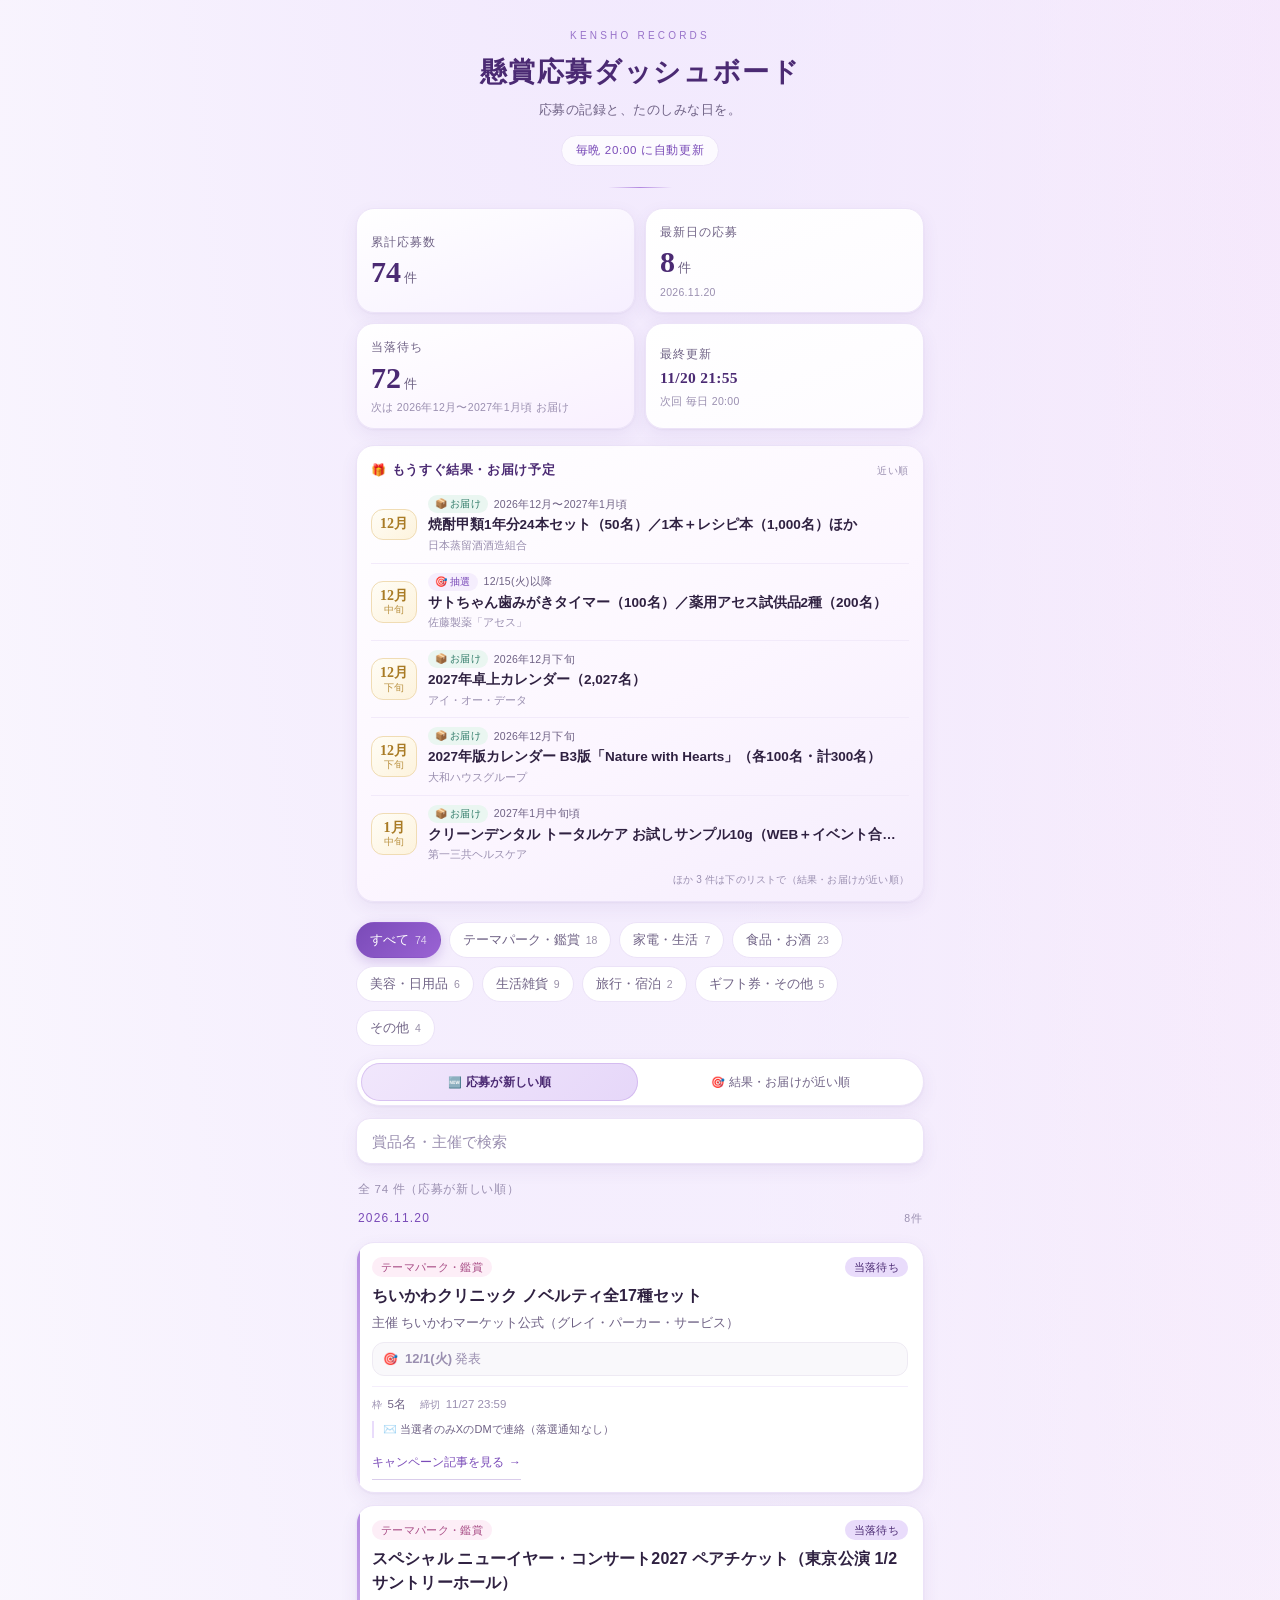
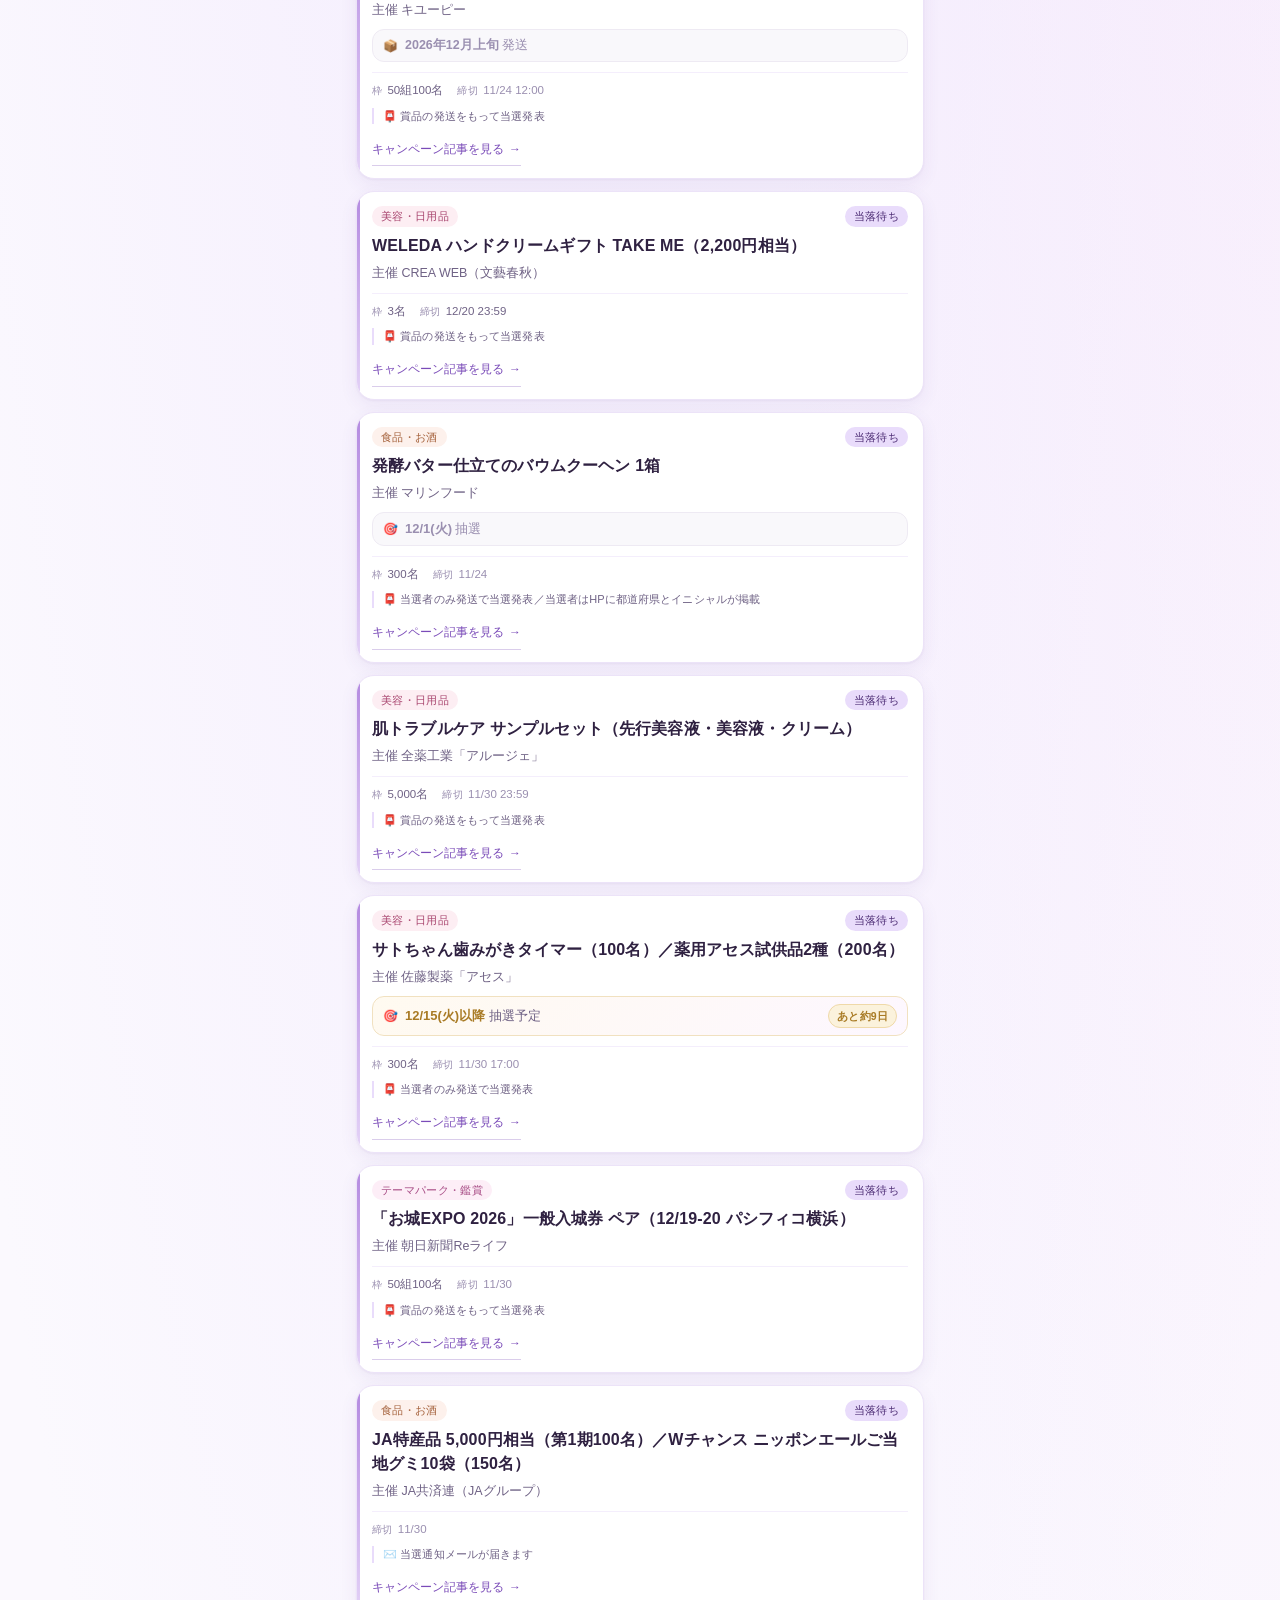
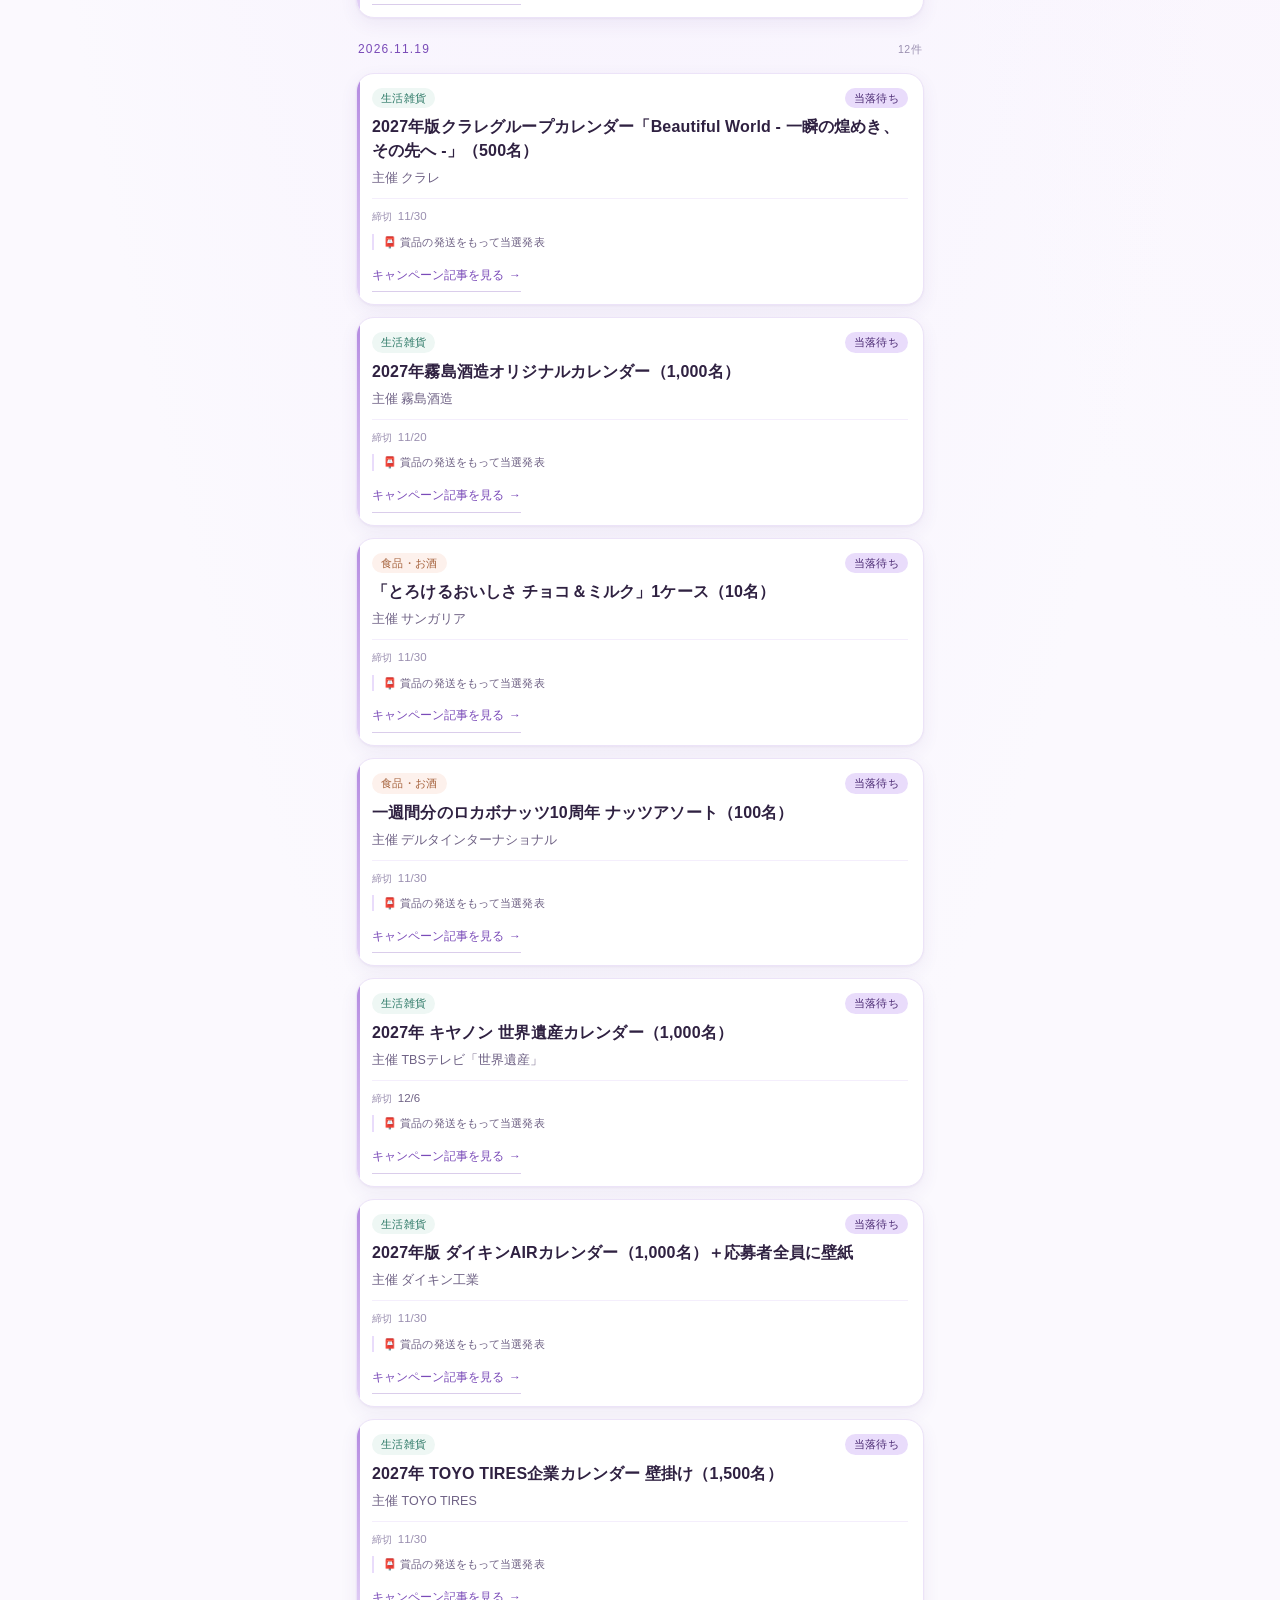
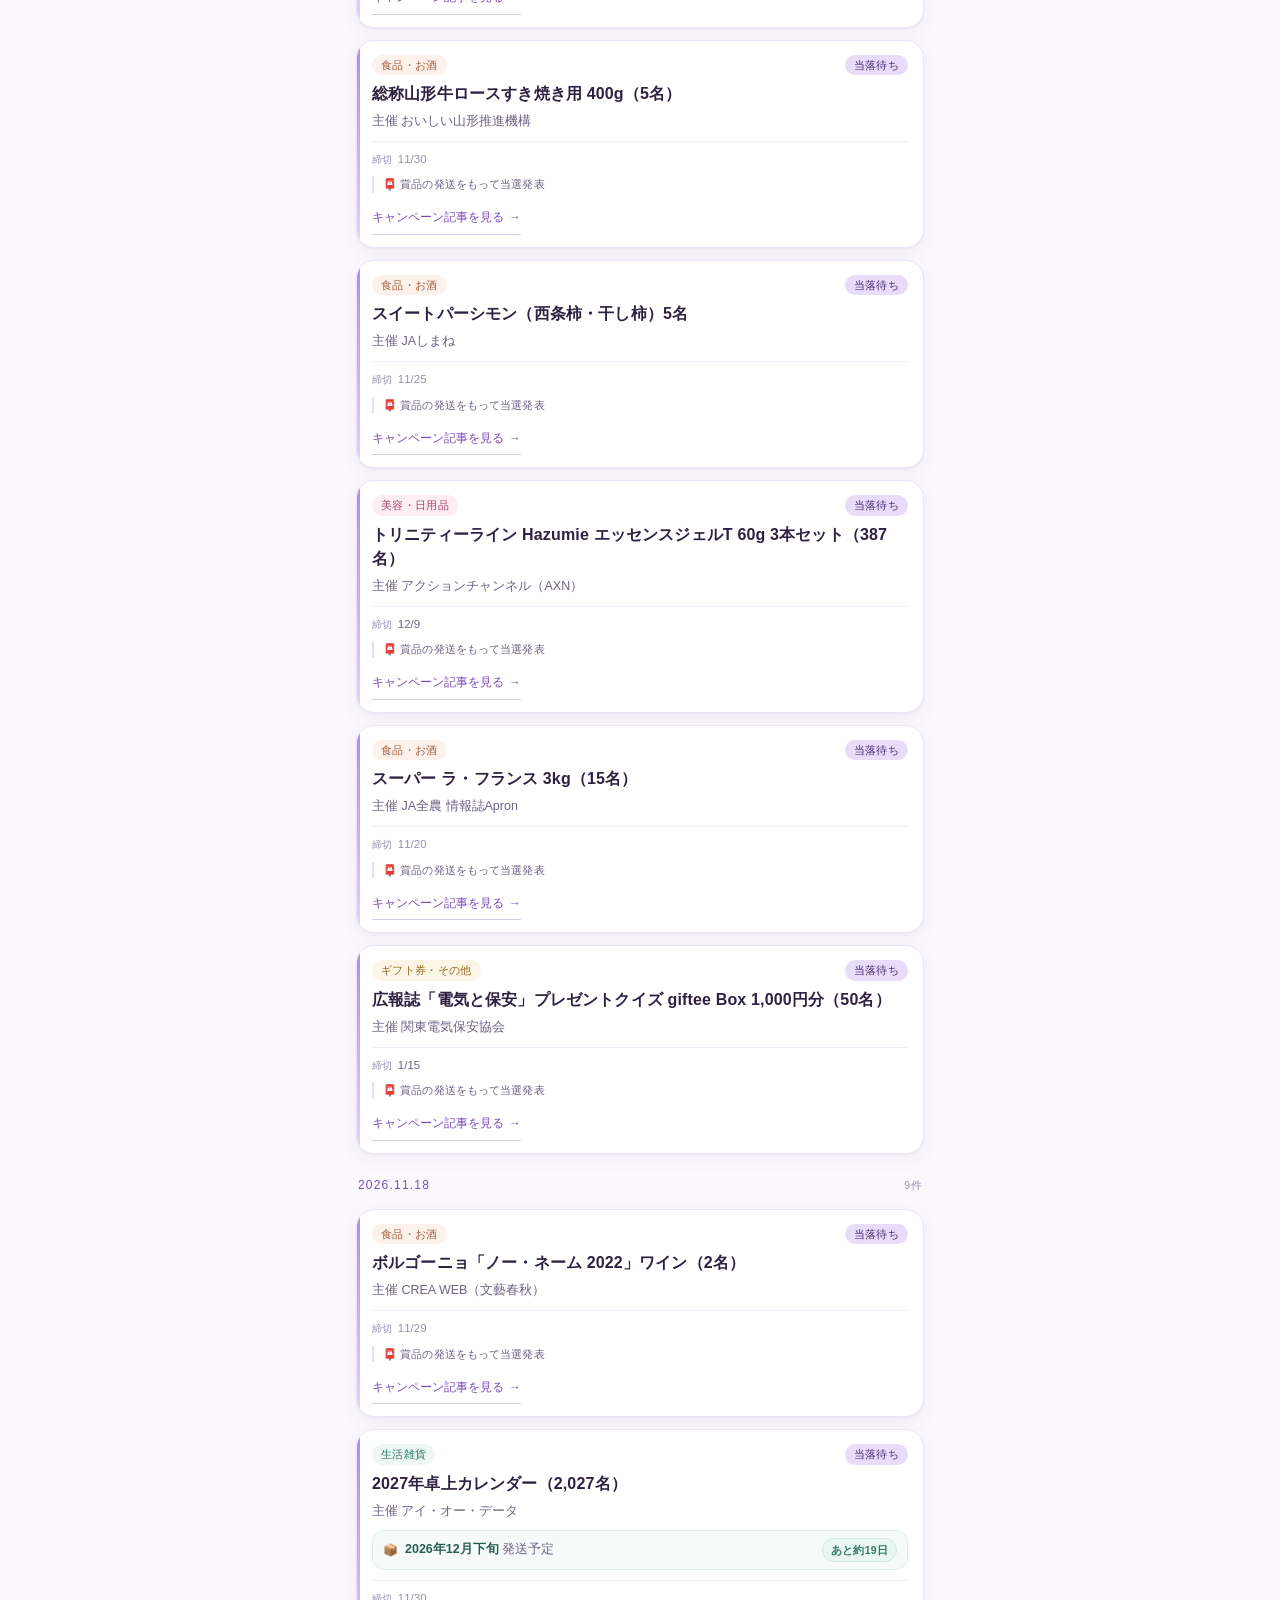
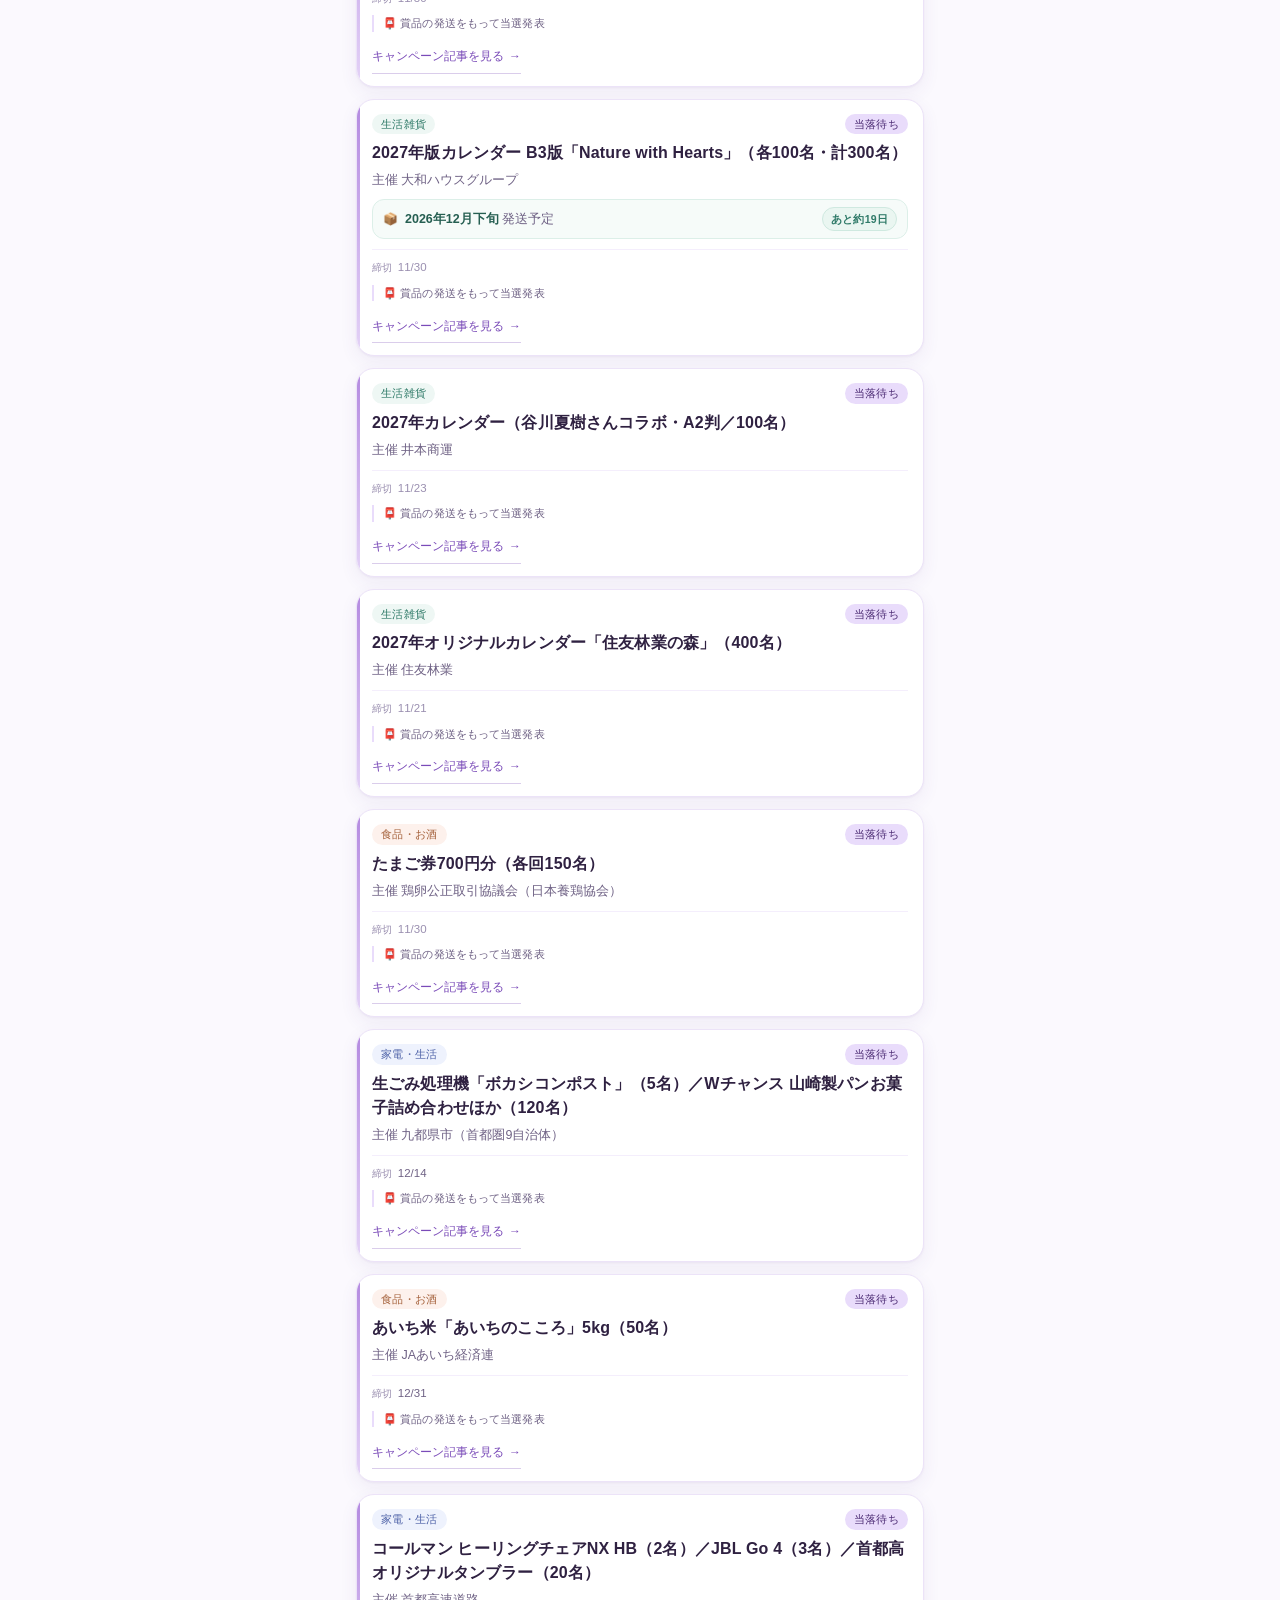
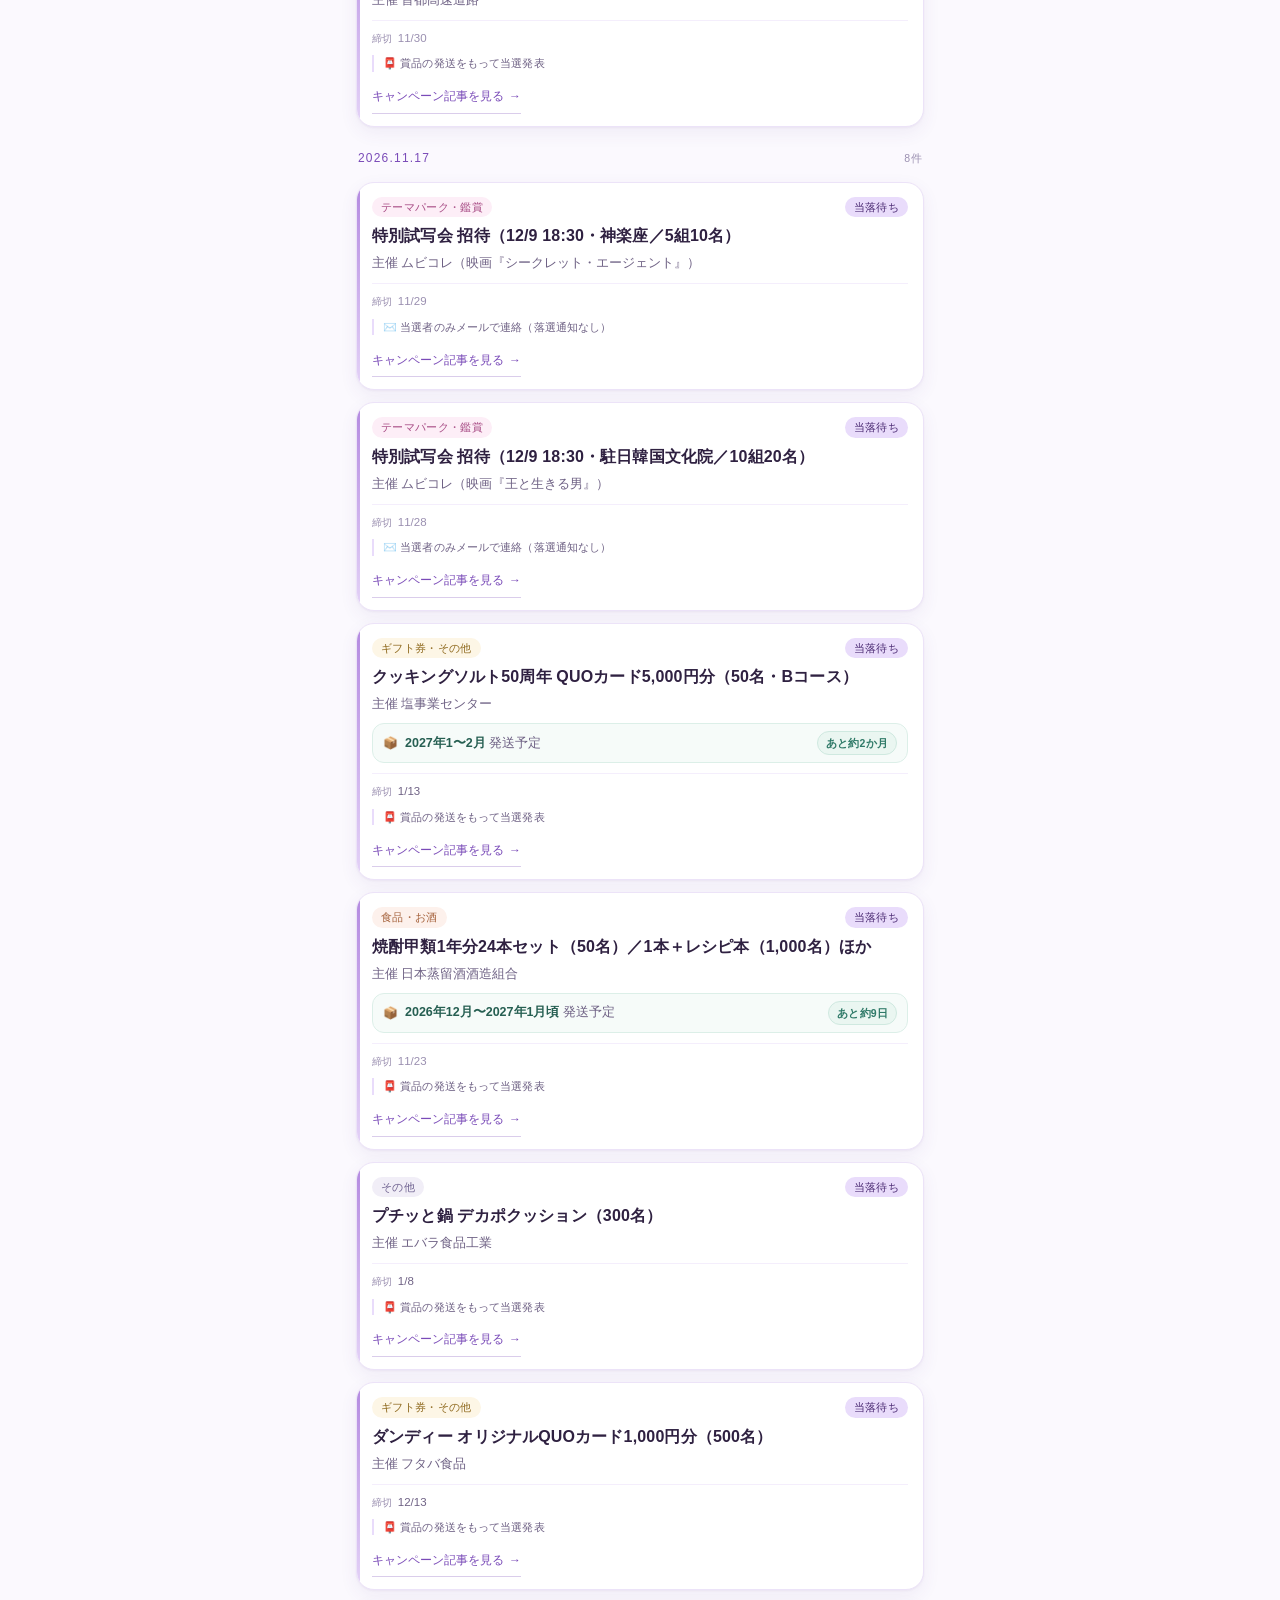
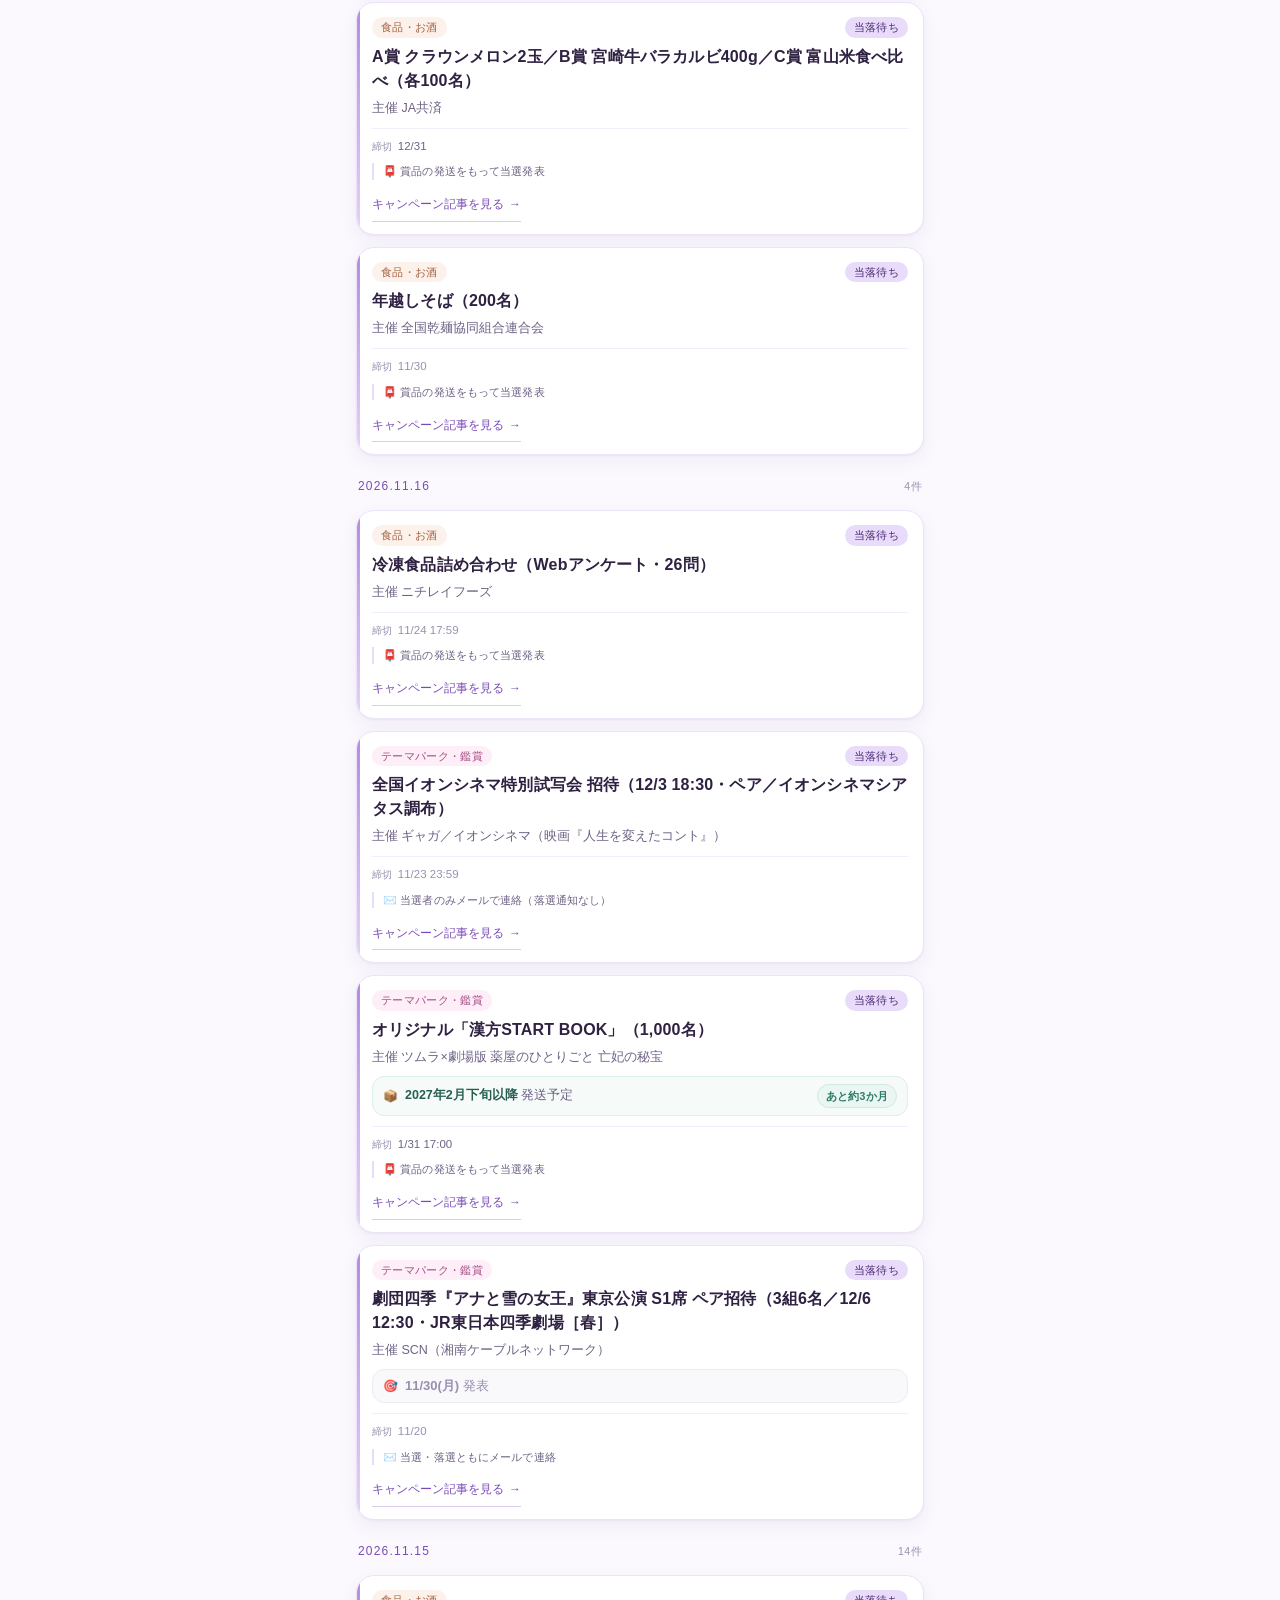
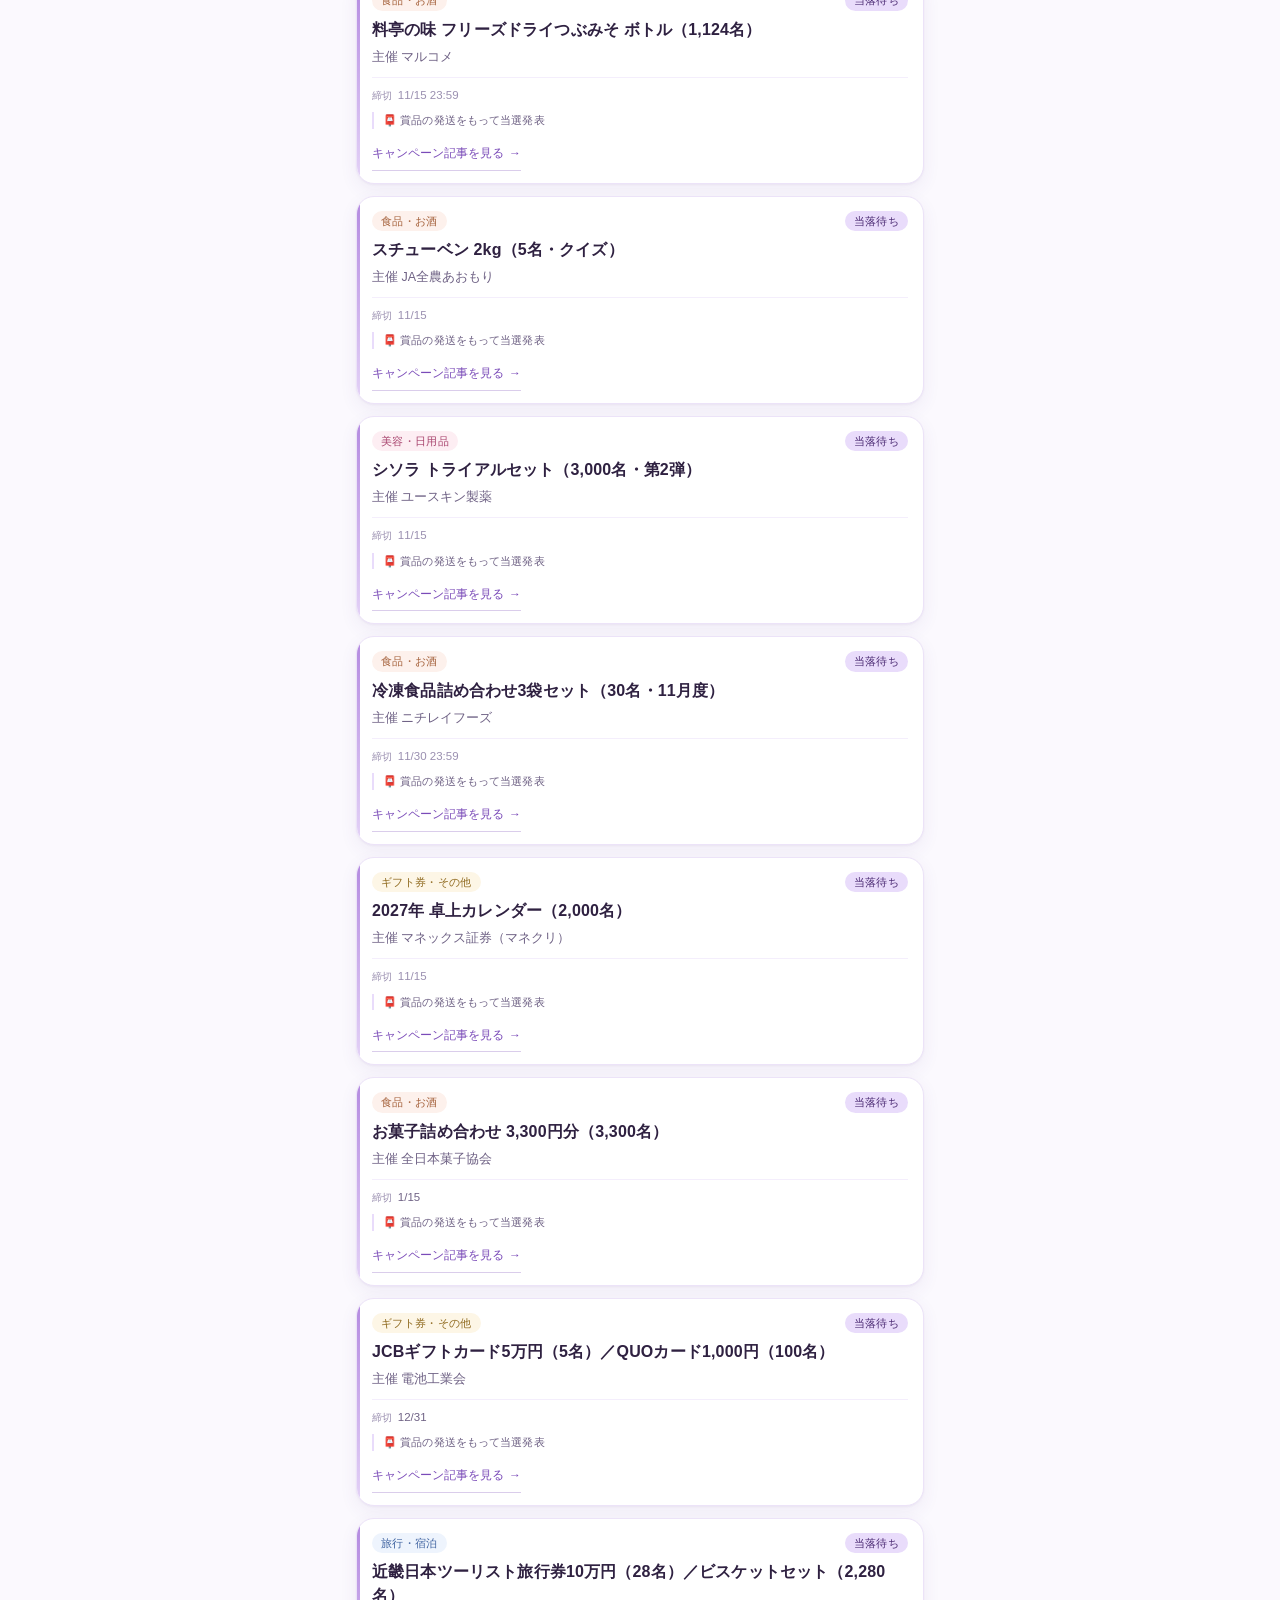
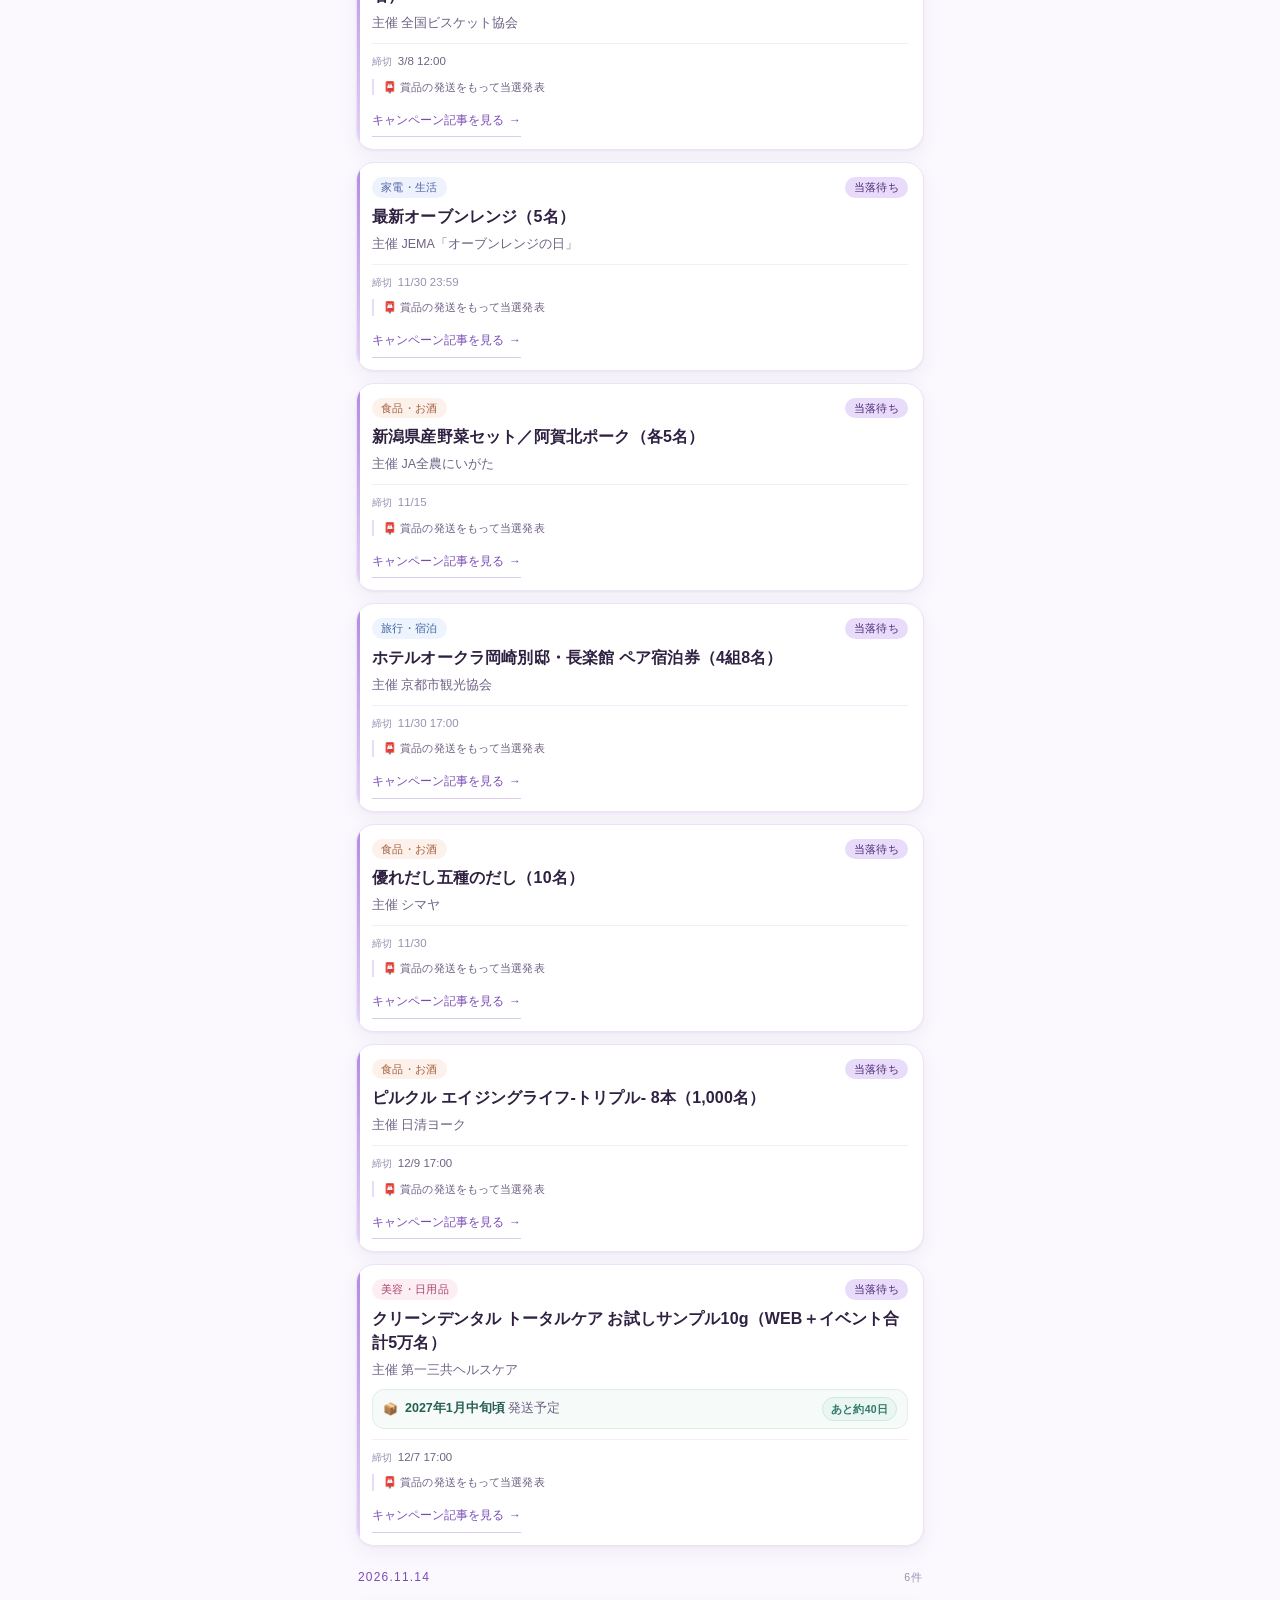
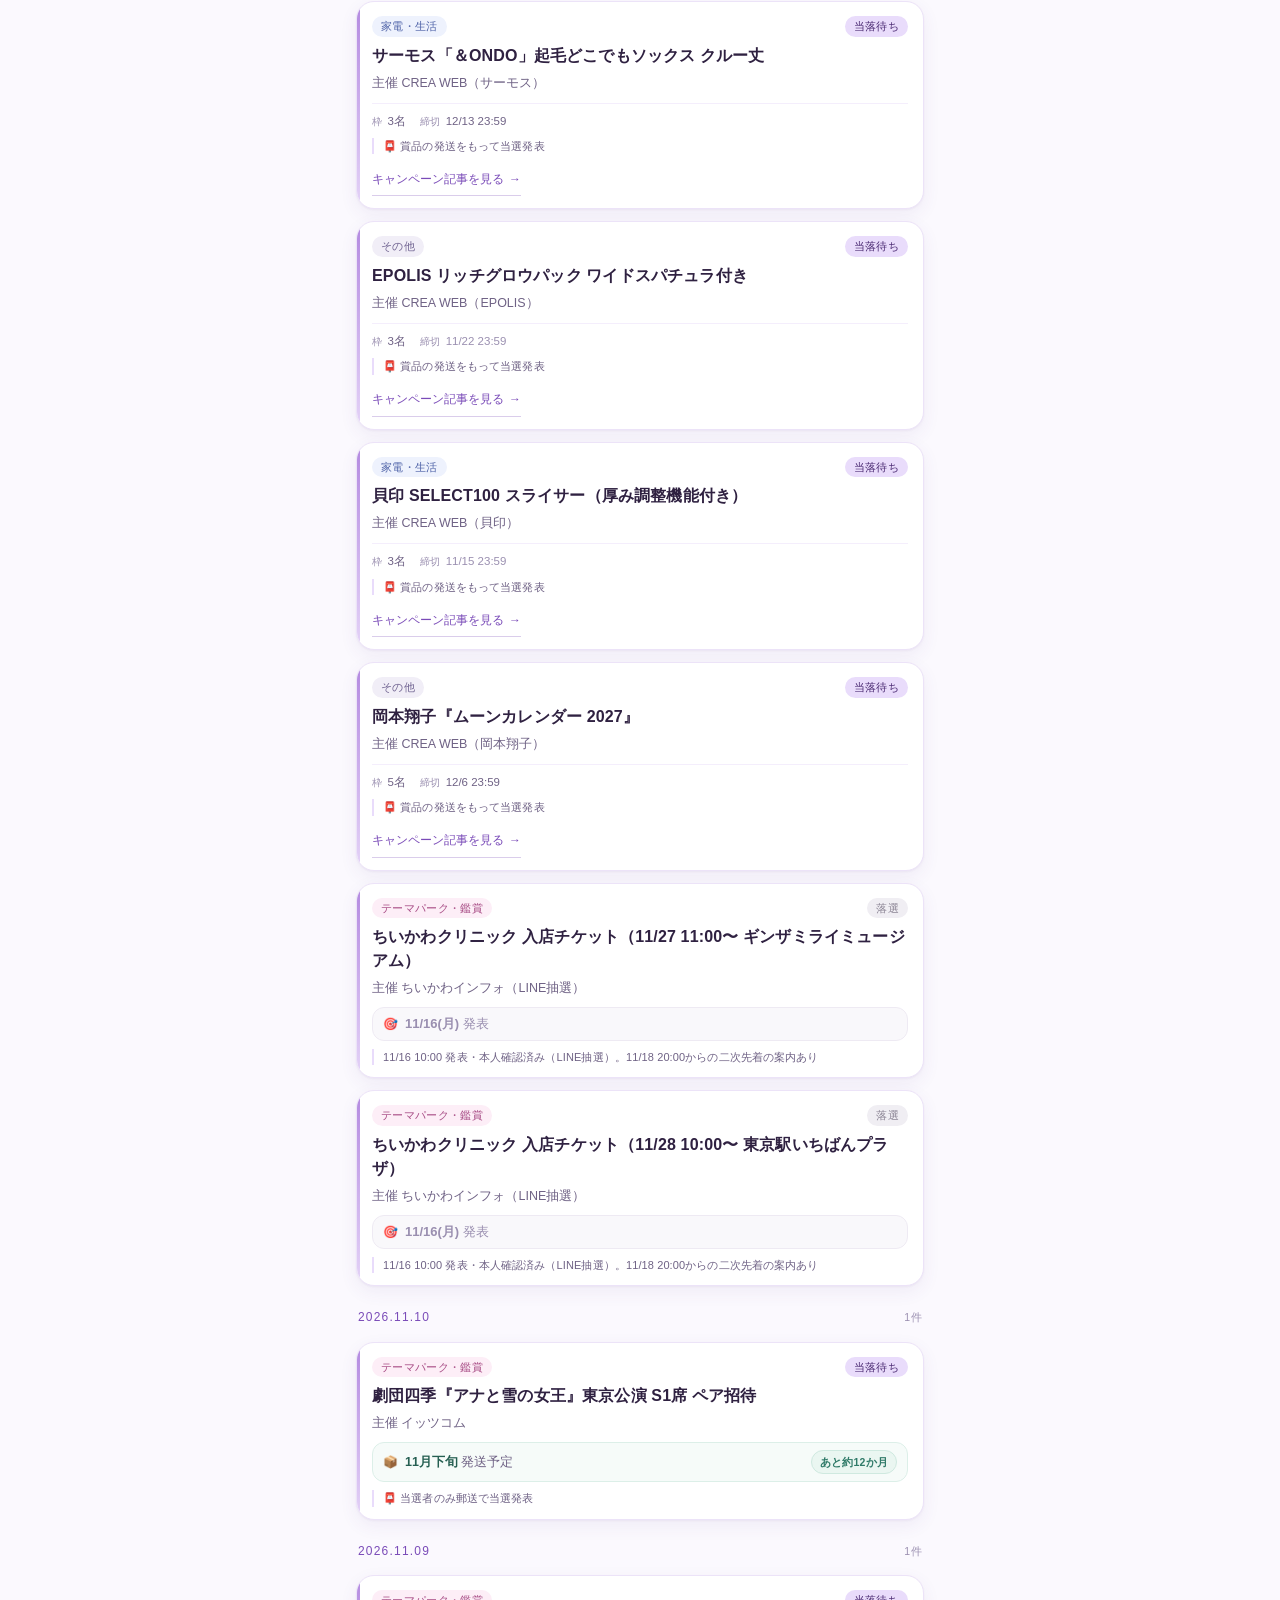
==== preview/frame.html @ 527c9434 "Add temporary 390px UI preview pages" ====
<!DOCTYPE html>
<html lang="ja">
<head>
<meta charset="utf-8">
<meta name="viewport" content="width=device-width, initial-scale=1, viewport-fit=cover">
<title>懸賞応募ダッシュボード</title>
<meta name="description" content="応募した懸賞の記録と当落をまとめた個人用ダッシュボード。毎晩20:00に自動更新されます。">
<meta name="theme-color" content="#7a4bb8">
<meta name="color-scheme" content="light">
<link rel="manifest" href="manifest.json">
<link rel="icon" href="icon.svg" type="image/svg+xml">
<link rel="apple-touch-icon" href="icon.svg">
<meta name="apple-mobile-web-app-capable" content="yes">
<meta name="apple-mobile-web-app-title" content="懸賞ダッシュ">
<link rel="stylesheet" href="styles.css?v=20261120a">
</head>
<body>

<header class="hero">
  <p class="eyebrow">Kensho Records</p>
  <h1>懸賞応募<br class="sp">ダッシュボード</h1>
  <p class="hero-sub">応募の記録と、たのしみな日を。</p>
  <p class="hero-update">毎晩 20:00 に自動更新</p>
</header>

<main class="wrap">

  <section class="tiles" aria-label="サマリー">
    <div class="tile">
      <p class="tile-label">累計応募数</p>
      <p class="tile-value"><span id="t-total">–</span><span class="unit">件</span></p>
    </div>
    <div class="tile">
      <p class="tile-label">最新日の応募</p>
      <p class="tile-value"><span id="t-latest">–</span><span class="unit">件</span></p>
      <p class="tile-note" id="t-latest-date">&nbsp;</p>
    </div>
    <div class="tile">
      <p class="tile-label">当落待ち</p>
      <p class="tile-value"><span id="t-waiting">–</span><span class="unit">件</span></p>
      <p class="tile-note" id="t-next-result">&nbsp;</p>
    </div>
    <div class="tile">
      <p class="tile-label">最終更新</p>
      <p class="tile-value tile-value-sm" id="t-updated">–</p>
      <p class="tile-note">次回 <span id="t-next">–</span></p>
    </div>
  </section>

  <section class="celebrate" id="celebrate" hidden aria-live="polite"></section>

  <section class="upcoming" id="upcoming" hidden>
    <div class="upcoming-head">
      <p class="upcoming-title">もうすぐ結果・お届け予定</p>
      <p class="upcoming-note">近い順</p>
    </div>
    <ul class="upcoming-list" id="upcoming-list"></ul>
    <p class="up-more" id="up-more" hidden></p>
  </section>

  <nav class="filters" id="filters" aria-label="カテゴリ">
    <button class="chip is-active" data-cat="all" type="button">すべて<span class="chip-num" data-num="all"></span></button>
  </nav>

  <div class="sortbar" role="group" aria-label="並び順">
    <button class="sortbtn is-active" data-sort="new" type="button" aria-pressed="true"><span class="sb-ico" aria-hidden="true">🆕</span>応募が新しい順</button>
    <button class="sortbtn" data-sort="near" type="button" aria-pressed="false"><span class="sb-ico" aria-hidden="true">🎯</span>結果・お届けが近い順</button>
  </div>

  <div class="search">
    <input id="q" type="search" placeholder="賞品名・主催で検索" autocomplete="off" aria-label="検索">
  </div>

  <p class="count" id="count"></p>

  <div id="list" class="list"></div>

  <p class="empty" id="empty" hidden>該当する応募が見つかりませんでした。</p>

  <footer class="foot">
    <p>最終更新 <span id="f-updated">–</span></p>
    <p class="foot-note">個人情報（氏名・住所・電話・メール）は掲載していません。</p>
    <p class="foot-note">ホーム画面に追加すると、アプリのように開けます。</p>
  </footer>

</main>

<script src="app.js?v=20261120a"></script>
</body>
</html>
---- preview/styles.css ----
/* 懸賞応募ダッシュボード — lilac & purple, mobile first */

:root{
  --ink:#2f2141;
  --ink-soft:#6f6285;
  --ink-mute:#9a8fb0;
  --purple:#7a4bb8;
  --purple-deep:#4b2a73;
  --purple-soft:#b389e0;
  --lav:#f5eefd;
  --lav-2:#e9dcfb;
  --line:#ece3f8;
  --card:#ffffff;
  --gold:#a97b25;
  --gold-bg:#fbf2dc;
  --radius:18px;
  --shadow:0 6px 18px rgba(90,55,140,.07), 0 1px 2px rgba(90,55,140,.05);
}

*{box-sizing:border-box;}

html,body{margin:0;padding:0;}

body{
  min-height:100dvh;
  background:
    radial-gradient(120% 60% at 50% -10%, #efe4fd 0%, rgba(239,228,253,0) 60%),
    radial-gradient(80% 40% at 100% 0%, #f7e9fb 0%, rgba(247,233,251,0) 55%),
    #fbf9fe;
  color:var(--ink);
  font-family:-apple-system, BlinkMacSystemFont, "Hiragino Kaku Gothic ProN", "Noto Sans JP", "Yu Gothic", Meiryo, sans-serif;
  font-size:16px;
  line-height:1.6;
  -webkit-text-size-adjust:100%;
  overflow-x:hidden;
}

/* ---------- hero ---------- */

.hero{
  padding:calc(28px + env(safe-area-inset-top)) 20px 22px;
  text-align:center;
  position:relative;
}
.hero::after{
  content:"";
  position:absolute;left:50%;bottom:0;transform:translateX(-50%);
  width:64px;height:1px;
  background:linear-gradient(90deg,transparent,var(--purple-soft),transparent);
}
.eyebrow{
  margin:0 0 10px;
  font-size:10px;
  letter-spacing:.32em;
  text-transform:uppercase;
  color:var(--purple);
  opacity:.75;
}
.hero h1{
  margin:0;
  font-family:"Hiragino Mincho ProN","Yu Mincho","Noto Serif JP",serif;
  font-size:27px;
  line-height:1.35;
  letter-spacing:.06em;
  font-weight:600;
  color:var(--purple-deep);
}
.hero-sub{
  margin:10px 0 0;
  font-size:13px;
  color:var(--ink-soft);
  letter-spacing:.04em;
}
.hero-update{
  display:inline-block;
  margin:14px 0 0;
  padding:5px 14px;
  border-radius:999px;
  background:rgba(255,255,255,.75);
  border:1px solid var(--line);
  font-size:11.5px;
  letter-spacing:.06em;
  color:var(--purple);
}

/* ---------- layout ---------- */

.wrap{
  max-width:600px;
  margin:0 auto;
  padding:20px 16px calc(36px + env(safe-area-inset-bottom));
}

/* ---------- tiles ---------- */

.tiles{
  display:grid;
  grid-template-columns:1fr 1fr;
  gap:10px;
}
.tile{
  background:linear-gradient(160deg,#ffffff 0%,#fdfbff 100%);
  border:1px solid var(--line);
  border-radius:var(--radius);
  padding:14px 14px 12px;
  box-shadow:var(--shadow);
  min-height:96px;
  display:flex;
  flex-direction:column;
  justify-content:center;
}
.tile:nth-child(1){background:linear-gradient(160deg,#ffffff 0%,#f6efff 100%);}
.tile:nth-child(3){background:linear-gradient(160deg,#ffffff 0%,#f9f0ff 100%);}
.tile-label{
  margin:0 0 4px;
  font-size:11.5px;
  letter-spacing:.08em;
  color:var(--ink-soft);
}
.tile-value{
  margin:0;
  font-family:"Hiragino Mincho ProN","Yu Mincho",serif;
  font-size:30px;
  line-height:1.15;
  font-weight:600;
  color:var(--purple-deep);
  font-variant-numeric:tabular-nums;
  overflow-wrap:anywhere;
}
.tile .tile-value-sm{font-size:15.5px;line-height:1.4;letter-spacing:.02em;}
.tile-value .unit{
  font-family:inherit;
  font-size:13px;
  margin-left:3px;
  color:var(--ink-soft);
  font-weight:400;
}
.tile-note{
  margin:4px 0 0;
  font-size:10.5px;
  color:var(--ink-mute);
  letter-spacing:.03em;
}

/* ---------- celebrate (当選・発送) ---------- */

.celebrate{
  position:relative;
  margin-top:16px;
  border-radius:var(--radius);
  padding:15px 16px 13px;
  background:
    radial-gradient(120% 90% at 0% 0%, #fff7e3 0%, rgba(255,247,227,0) 62%),
    linear-gradient(135deg,#fdf4ff 0%,#f8eeff 100%);
  border:1px solid #efd9a8;
  box-shadow:0 8px 22px rgba(169,123,37,.13);
  overflow:hidden;
}
.celebrate::after{
  content:"✨";
  position:absolute; right:11px; top:8px;
  font-size:17px; opacity:.75;
}
.celebrate-title{
  margin:0 0 6px;
  font-family:"Hiragino Mincho ProN","Yu Mincho","Noto Serif JP",serif;
  font-size:15px;
  letter-spacing:.1em;
  color:var(--gold);
  font-weight:600;
}
.celebrate-list{list-style:none;margin:0;padding:0;}
.celebrate-list li{
  display:flex;
  align-items:center;
  gap:8px;
  padding:8px 0;
  border-top:1px dashed rgba(169,123,37,.28);
  font-size:13.5px;
}
.celebrate-list li:first-child{border-top:0;padding-top:2px;}
.cel-badge{
  flex:0 0 auto;
  font-size:10.5px;
  line-height:1;
  padding:5px 9px;
  border-radius:999px;
  background:linear-gradient(135deg,#f7d685,#e5b757);
  color:#553d0d;
  font-weight:600;
  letter-spacing:.04em;
  white-space:nowrap;
}
.cel-prize{
  flex:1;
  min-width:0;
  overflow:hidden;
  text-overflow:ellipsis;
  white-space:nowrap;
  color:var(--ink);
  font-weight:600;
}
.cel-org{
  flex:0 1 auto;
  font-size:10.5px;
  color:var(--ink-mute);
  white-space:nowrap;
  overflow:hidden;
  text-overflow:ellipsis;
  max-width:38%;
}

/* ---------- もうすぐ結果・お届け予定 ---------- */

.upcoming{
  margin-top:16px;
  background:linear-gradient(150deg,#ffffff 0%,#fcf6ff 55%,#f5edfd 100%);
  border:1px solid var(--line);
  border-radius:var(--radius);
  padding:14px 14px 4px;
  box-shadow:var(--shadow);
}
.upcoming-head{
  display:flex;
  align-items:baseline;
  justify-content:space-between;
  gap:8px;
}
.upcoming-title{
  margin:0;
  font-size:12.5px;
  font-weight:600;
  letter-spacing:.05em;
  color:var(--purple-deep);
}
.upcoming-title::before{
  content:"🎁";
  margin-right:5px;
  font-size:12px;
}
.upcoming-note{
  margin:0;
  font-size:10px;
  color:var(--ink-mute);
  letter-spacing:.06em;
}
.upcoming-list{list-style:none;margin:6px 0 0;padding:0;}
.up-item{
  display:flex;
  align-items:center;
  gap:11px;
  padding:9px 0;
  border-top:1px solid #f2eafa;
}
.up-item:first-child{border-top:0;}
.up-count{
  flex:0 0 46px;
  width:46px;
  display:flex;
  flex-direction:column;
  align-items:center;
  justify-content:center;
  padding:6px 0;
  border-radius:12px;
  background:#fff;
  border:1px solid var(--lav-2);
  color:var(--purple-deep);
  line-height:1.1;
}
.up-count b{
  font-family:"Hiragino Mincho ProN","Yu Mincho",serif;
  font-size:19px;
  font-weight:600;
  font-variant-numeric:tabular-nums;
}
.up-count i{
  font-style:normal;
  font-size:9.5px;
  color:var(--ink-soft);
  margin-top:2px;
  letter-spacing:.04em;
}
.up-count.is-today{
  background:linear-gradient(140deg,var(--purple) 0%,#a267d8 100%);
  border-color:transparent;
  color:#fff;
  box-shadow:0 4px 10px rgba(122,75,184,.28);
}
.up-count.is-today b{font-size:13px;letter-spacing:.04em;}
.up-count.is-today i{color:rgba(255,255,255,.82);}
.up-count.is-month{
  background:linear-gradient(140deg,#fffdf6,#fdf3dd);
  border-color:#f0dcb4;
  color:var(--gold);
}
.up-count.is-month b{font-size:14px;letter-spacing:0;}
.up-count.is-month i{color:#b9903f;}
.up-main{
  flex:1;
  min-width:0;
  display:flex;
  flex-direction:column;
  gap:1px;
}
.up-head{
  display:flex;
  align-items:center;
  gap:6px;
  font-size:10.5px;
  color:var(--ink-soft);
}
.up-kind{
  font-size:10px;
  line-height:1;
  padding:4px 7px;
  border-radius:999px;
  background:var(--lav);
  color:var(--purple);
  letter-spacing:.02em;
  white-space:nowrap;
}
.up-kind.kind-ship{background:#eaf6f1;color:#2f7a68;}
.up-date{font-variant-numeric:tabular-nums;letter-spacing:.02em;}
.up-name{
  font-size:13.5px;
  font-weight:600;
  color:var(--ink);
  overflow:hidden;
  text-overflow:ellipsis;
  white-space:nowrap;
}
.up-org{
  font-size:10.5px;
  color:var(--ink-mute);
  overflow:hidden;
  text-overflow:ellipsis;
  white-space:nowrap;
}
.up-more{
  margin:0 0 9px;
  font-size:10px;
  color:var(--ink-mute);
  text-align:right;
  letter-spacing:.02em;
}

/* ---------- 並び替え ---------- */

.sortbar{
  display:flex;
  gap:4px;
  margin:0 0 12px;
  padding:4px;
  background:#fff;
  border:1px solid var(--line);
  border-radius:999px;
  box-shadow:var(--shadow);
}
.sortbtn{
  appearance:none;
  flex:1 1 0;
  border:0;
  background:transparent;
  font-family:inherit;
  font-size:12px;
  line-height:1;
  color:var(--ink-soft);
  padding:9px 4px;
  min-height:38px;
  border-radius:999px;
  display:inline-flex;
  align-items:center;
  justify-content:center;
  gap:4px;
  white-space:nowrap;
  letter-spacing:.01em;
  cursor:pointer;
  transition:background .18s, color .18s, box-shadow .18s;
}
.sortbtn:active{transform:scale(.99);}
.sortbtn.is-active{
  background:linear-gradient(135deg,#f1e7fc 0%,#e6d7f9 100%);
  color:var(--purple-deep);
  font-weight:600;
  box-shadow:inset 0 0 0 1px rgba(179,137,224,.38);
}
.sb-ico{font-size:11px;line-height:1;}

/* ---------- filters ---------- */

.filters{
  display:flex;
  flex-wrap:wrap;
  gap:8px;
  margin:20px 0 12px;
}
.chip{
  appearance:none;
  border:1px solid var(--line);
  background:#fff;
  color:var(--ink-soft);
  font-family:inherit;
  font-size:12.5px;
  line-height:1;
  padding:9px 13px;
  border-radius:999px;
  min-height:36px;
  display:inline-flex;
  align-items:center;
  gap:6px;
  cursor:pointer;
  transition:background .18s, color .18s, border-color .18s, box-shadow .18s;
}
.chip:active{transform:scale(.98);}
.chip.is-active{
  background:linear-gradient(135deg,var(--purple) 0%,#9a63d4 100%);
  border-color:transparent;
  color:#fff;
  box-shadow:0 4px 12px rgba(122,75,184,.25);
}
.chip-num{
  font-size:10.5px;
  opacity:.7;
  font-variant-numeric:tabular-nums;
}

/* ---------- search ---------- */

.search input{
  width:100%;
  font-family:inherit;
  font-size:15px;
  color:var(--ink);
  background:#fff;
  border:1px solid var(--line);
  border-radius:14px;
  padding:12px 15px;
  min-height:46px;
  box-shadow:var(--shadow);
  -webkit-appearance:none;
  appearance:none;
}
.search input::placeholder{color:var(--ink-mute);}
.search input:focus{
  outline:none;
  border-color:var(--purple-soft);
  box-shadow:0 0 0 3px rgba(179,137,224,.18);
}

.count{
  margin:16px 2px 10px;
  font-size:11.5px;
  letter-spacing:.06em;
  color:var(--ink-mute);
}

/* ---------- list ---------- */

.list{display:flex;flex-direction:column;gap:12px;}

.datehead{
  display:flex;
  align-items:baseline;
  justify-content:space-between;
  gap:10px;
  margin:10px 2px 2px;
  font-size:12px;
  letter-spacing:.1em;
  color:var(--purple);
}
.datehead:first-child{margin-top:0;}
.datehead .dh-count{font-size:10.5px;color:var(--ink-mute);letter-spacing:.04em;}

.card{
  position:relative;
  background:var(--card);
  border:1px solid var(--line);
  border-radius:var(--radius);
  padding:14px 15px 12px;
  box-shadow:var(--shadow);
  overflow:hidden;
}
.card::before{
  content:"";
  position:absolute;left:0;top:0;bottom:0;
  width:3px;
  background:linear-gradient(180deg,var(--purple-soft),#e4d3f7);
}
.card--win{
  border-color:#efd9a8;
  background:linear-gradient(150deg,#fffdf7 0%,#ffffff 46%);
  box-shadow:0 8px 22px rgba(169,123,37,.14);
}
.card--win::before{background:linear-gradient(180deg,#eccb78,#f4e3b4);}
.card--ship{
  border-color:#d9ece5;
  box-shadow:0 6px 18px rgba(47,122,104,.1);
}
.card--ship::before{background:linear-gradient(180deg,#88c7b4,#d6ece5);}
.card--today::before{background:linear-gradient(180deg,#e5b757,var(--purple-soft));}
.card-top{
  display:flex;
  align-items:center;
  flex-wrap:wrap;
  gap:6px;
  margin-bottom:7px;
}
.tag{
  font-size:10.5px;
  line-height:1;
  padding:5px 9px;
  border-radius:999px;
  letter-spacing:.03em;
  background:var(--lav);
  color:var(--purple);
  white-space:nowrap;
}
.tag.cat-park{background:#fdeef7;color:#a84d86;}
.tag.cat-home{background:#eef2fd;color:#4f63a8;}
.tag.cat-food{background:#fdf1ec;color:#a5623c;}
.tag.cat-other{background:#f1eef7;color:#6f6290;}
.tag.cat-beauty{background:#fdeef3;color:#a8446e;}
.tag.cat-goods{background:#eef7f4;color:#2f7a68;}
.tag.cat-trip{background:#eef4fd;color:#3f63a0;}
.tag.cat-gift{background:#fdf6e6;color:#8f6a1f;}

.pill{
  margin-left:auto;
  font-size:10.5px;
  line-height:1;
  padding:5px 9px;
  border-radius:999px;
  background:var(--lav-2);
  color:var(--purple-deep);
  white-space:nowrap;
  letter-spacing:.03em;
}
.pill.st-win{background:var(--gold-bg);color:var(--gold);}
.pill.st-lose{background:#f0eef3;color:#8b8494;}
.pill.st-ship{background:#e8f6f2;color:#2f7a68;}

.prize{
  margin:0;
  font-size:16px;
  line-height:1.5;
  font-weight:600;
  letter-spacing:.01em;
  color:var(--ink);
  overflow-wrap:anywhere;
}
.organizer{
  margin:5px 0 0;
  font-size:12.5px;
  color:var(--ink-soft);
  overflow-wrap:anywhere;
}
.meta{
  display:flex;
  flex-wrap:wrap;
  gap:4px 14px;
  margin:10px 0 0;
  padding:8px 0 0;
  border-top:1px solid #f4eefc;
  font-size:11.5px;
  color:var(--ink-mute);
}
.meta > div{display:flex;align-items:baseline;gap:5px;}
.meta dt{font-size:10px;color:var(--ink-mute);letter-spacing:.04em;}
.meta dd{margin:0;color:var(--ink-soft);font-variant-numeric:tabular-nums;}
.meta dd.is-past{color:var(--ink-mute);}

/* ---------- 発表予定・発送予定の行 ---------- */

.expect{
  display:flex;
  flex-direction:column;
  gap:5px;
  margin:9px 0 0;
}
.expect-row{
  display:flex;
  align-items:center;
  gap:7px;
  margin:0;
  padding:7px 10px;
  border-radius:12px;
  border:1px solid #efe6fb;
  background:#faf7ff;
  font-size:12.5px;
  line-height:1.35;
  color:var(--ink);
}
.expect-row .er-icon{flex:0 0 auto;font-size:12px;line-height:1;}
.expect-row .er-text{flex:1;min-width:0;overflow-wrap:anywhere;color:var(--ink-soft);}
.expect-row .er-text b{
  color:var(--ink);
  font-weight:600;
  font-variant-numeric:tabular-nums;
}
.expect-row .er-when{
  flex:0 0 auto;
  font-size:10.5px;
  font-weight:600;
  letter-spacing:.02em;
  padding:4px 8px;
  border-radius:999px;
  background:#fff;
  border:1px solid var(--lav-2);
  color:var(--purple);
  white-space:nowrap;
  font-variant-numeric:tabular-nums;
}
.expect-row.er-result{
  background:linear-gradient(135deg,#fffaf0 0%,#fdf7ff 100%);
  border-color:#f1e1c0;
}
.expect-row.er-result .er-text b{color:var(--gold);font-size:13px;}
.expect-row.er-result .er-when{
  background:var(--gold-bg);
  border-color:#efd9a8;
  color:var(--gold);
}
.expect-row.is-today{border-color:#e3c69b;box-shadow:0 0 0 2px rgba(169,123,37,.09);}
.expect-row.is-today .er-when{
  background:linear-gradient(135deg,#f7d685,#e5b757);
  border-color:transparent;
  color:#553d0d;
}
.expect-row.er-ship{
  background:#f6fbf9;
  border-color:#dcefe8;
}
.expect-row.er-ship .er-text b{color:#265f52;}
.expect-row.er-ship .er-when{
  background:#eaf6f1;
  border-color:#cfe9e0;
  color:#2f7a68;
}
.expect-row.is-past{
  background:#f9f8fb;
  border-color:#eeeaf3;
}
.expect-row.is-past .er-text,
.expect-row.is-past .er-text b{color:var(--ink-mute);}

.card-note{
  margin:8px 0 0;
  padding:0 0 0 9px;
  border-left:2px solid var(--lav-2);
  font-size:11px;
  line-height:1.5;
  color:var(--ink-soft);
  letter-spacing:.01em;
  overflow-wrap:anywhere;
}

.card-link{
  display:inline-flex;
  align-items:center;
  gap:5px;
  margin:10px 0 0;
  font-size:12px;
  color:var(--purple);
  text-decoration:none;
  border-bottom:1px solid rgba(122,75,184,.28);
  padding-bottom:1px;
  min-height:32px;
}
.card-link:active{opacity:.7;}

.empty{
  text-align:center;
  color:var(--ink-mute);
  font-size:13px;
  padding:26px 0;
}

/* ---------- footer ---------- */

.foot{
  margin-top:26px;
  padding-top:16px;
  border-top:1px solid var(--line);
  text-align:center;
  font-size:11px;
  color:var(--ink-mute);
  letter-spacing:.04em;
}
.foot p{margin:2px 0;}
.foot-note{opacity:.85;}

/* ---------- misc ---------- */

.sp{display:none;}
@media (max-width:400px){
  .hero h1{font-size:25px;}
  .tile-value{font-size:27px;}
  .tile .tile-value-sm{font-size:15px;}
  .sp{display:inline;}
  .sortbtn{font-size:11.5px;gap:3px;}
  .sortbar{gap:3px;padding:3px;}
  .up-count{flex-basis:44px;width:44px;}
}
@media (prefers-reduced-motion:reduce){
  *{transition:none !important;animation:none !important;}
}
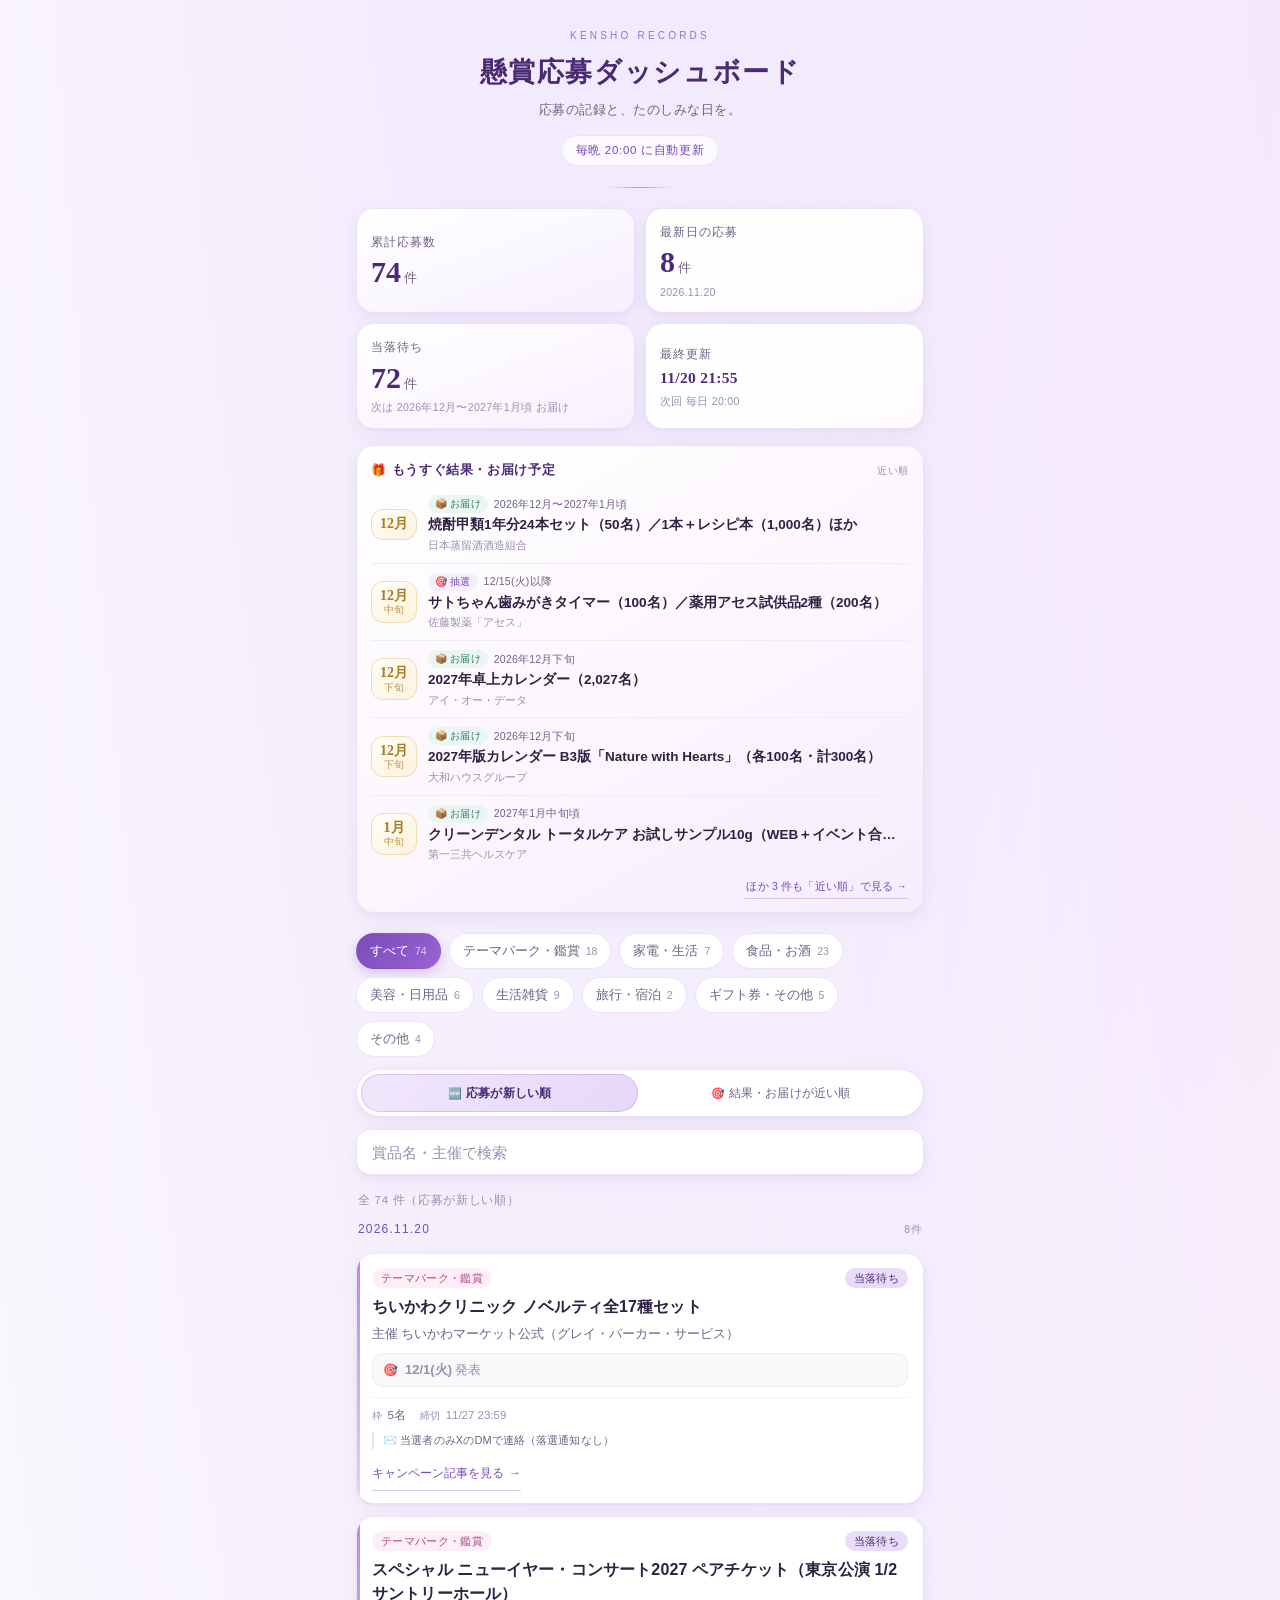
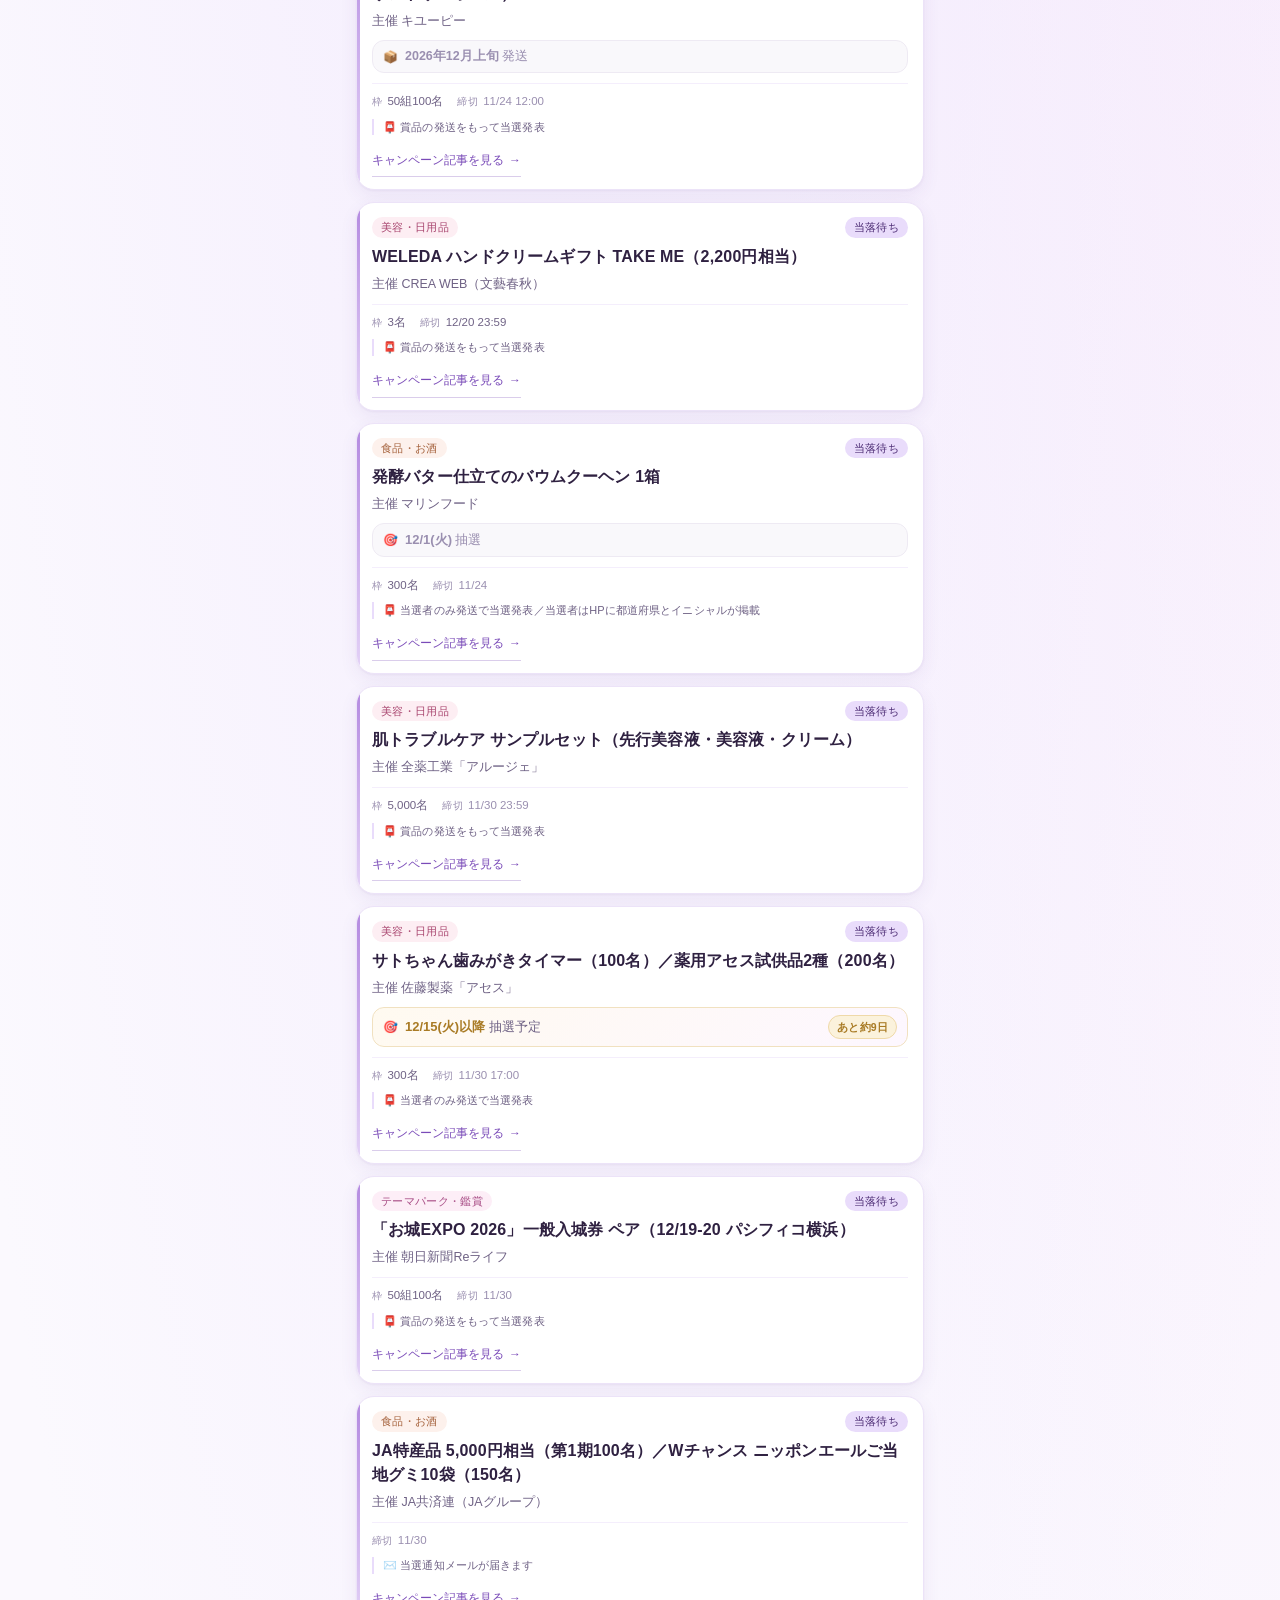
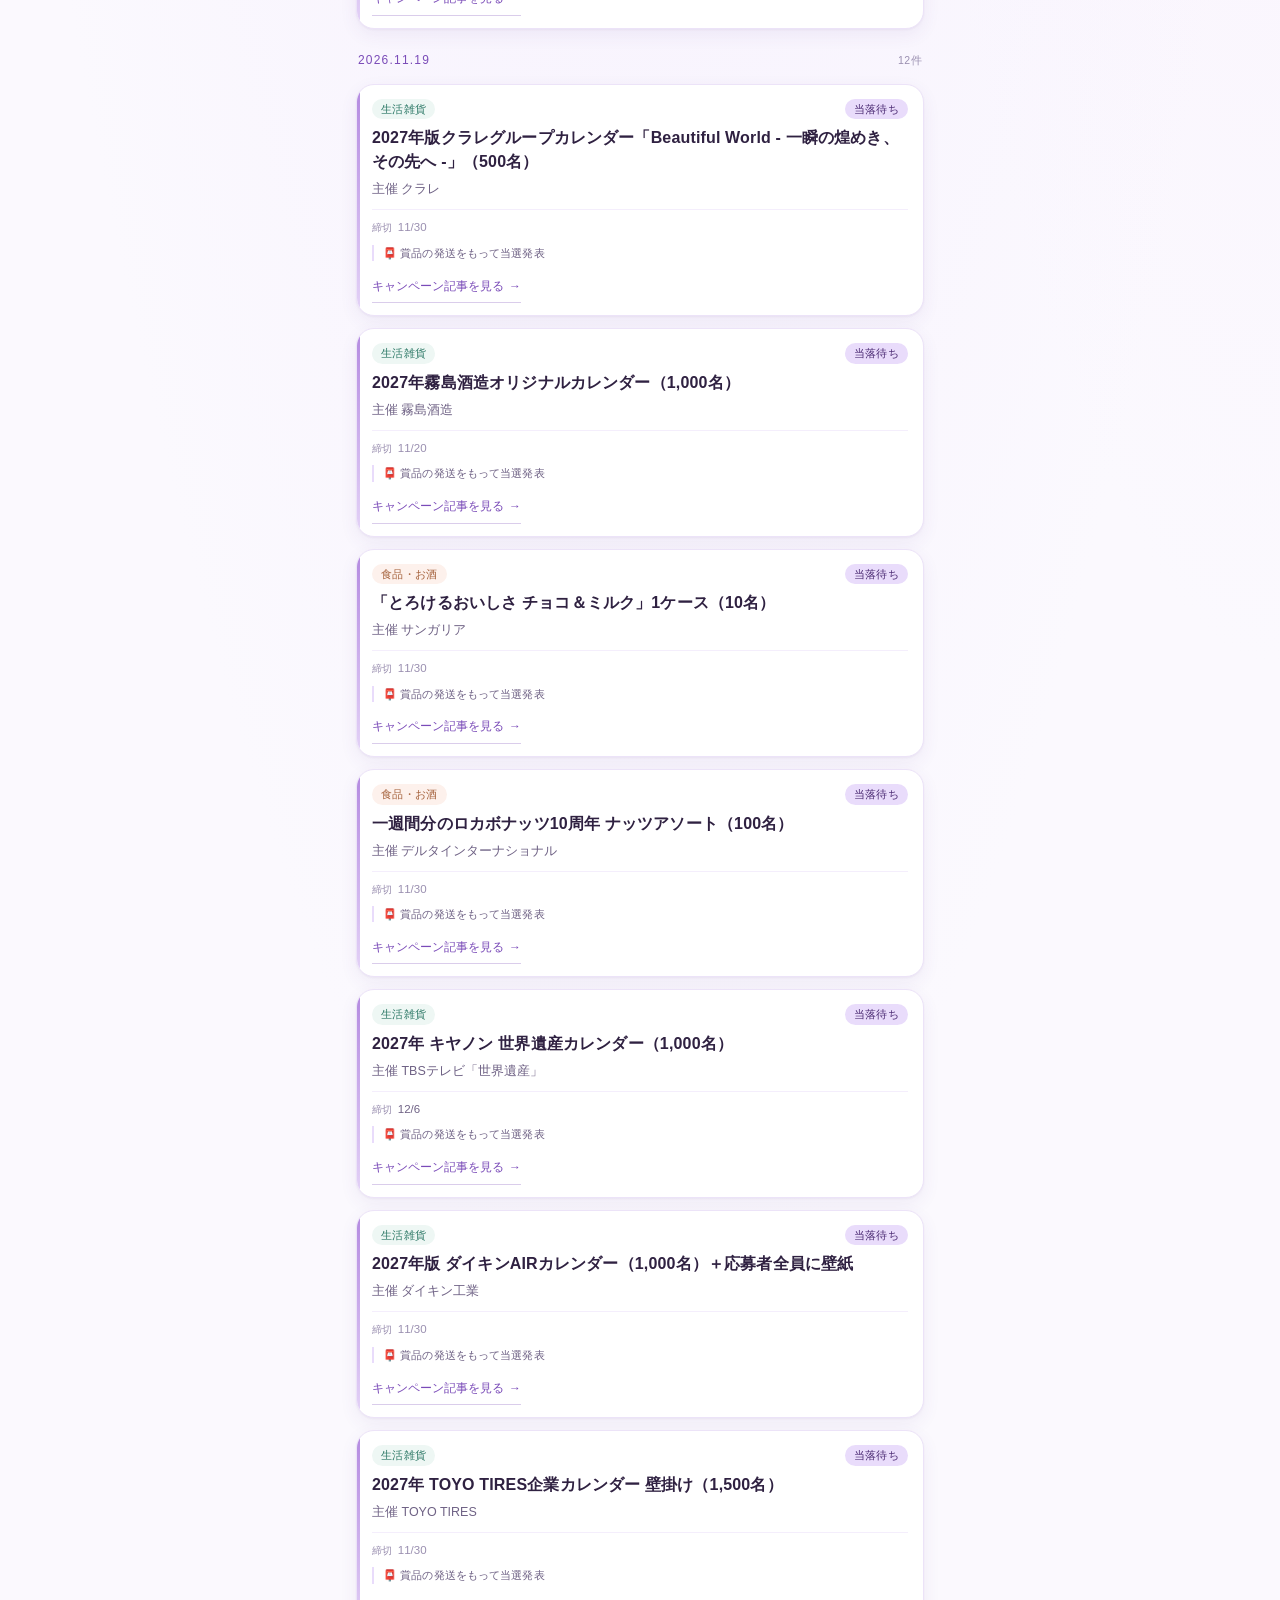
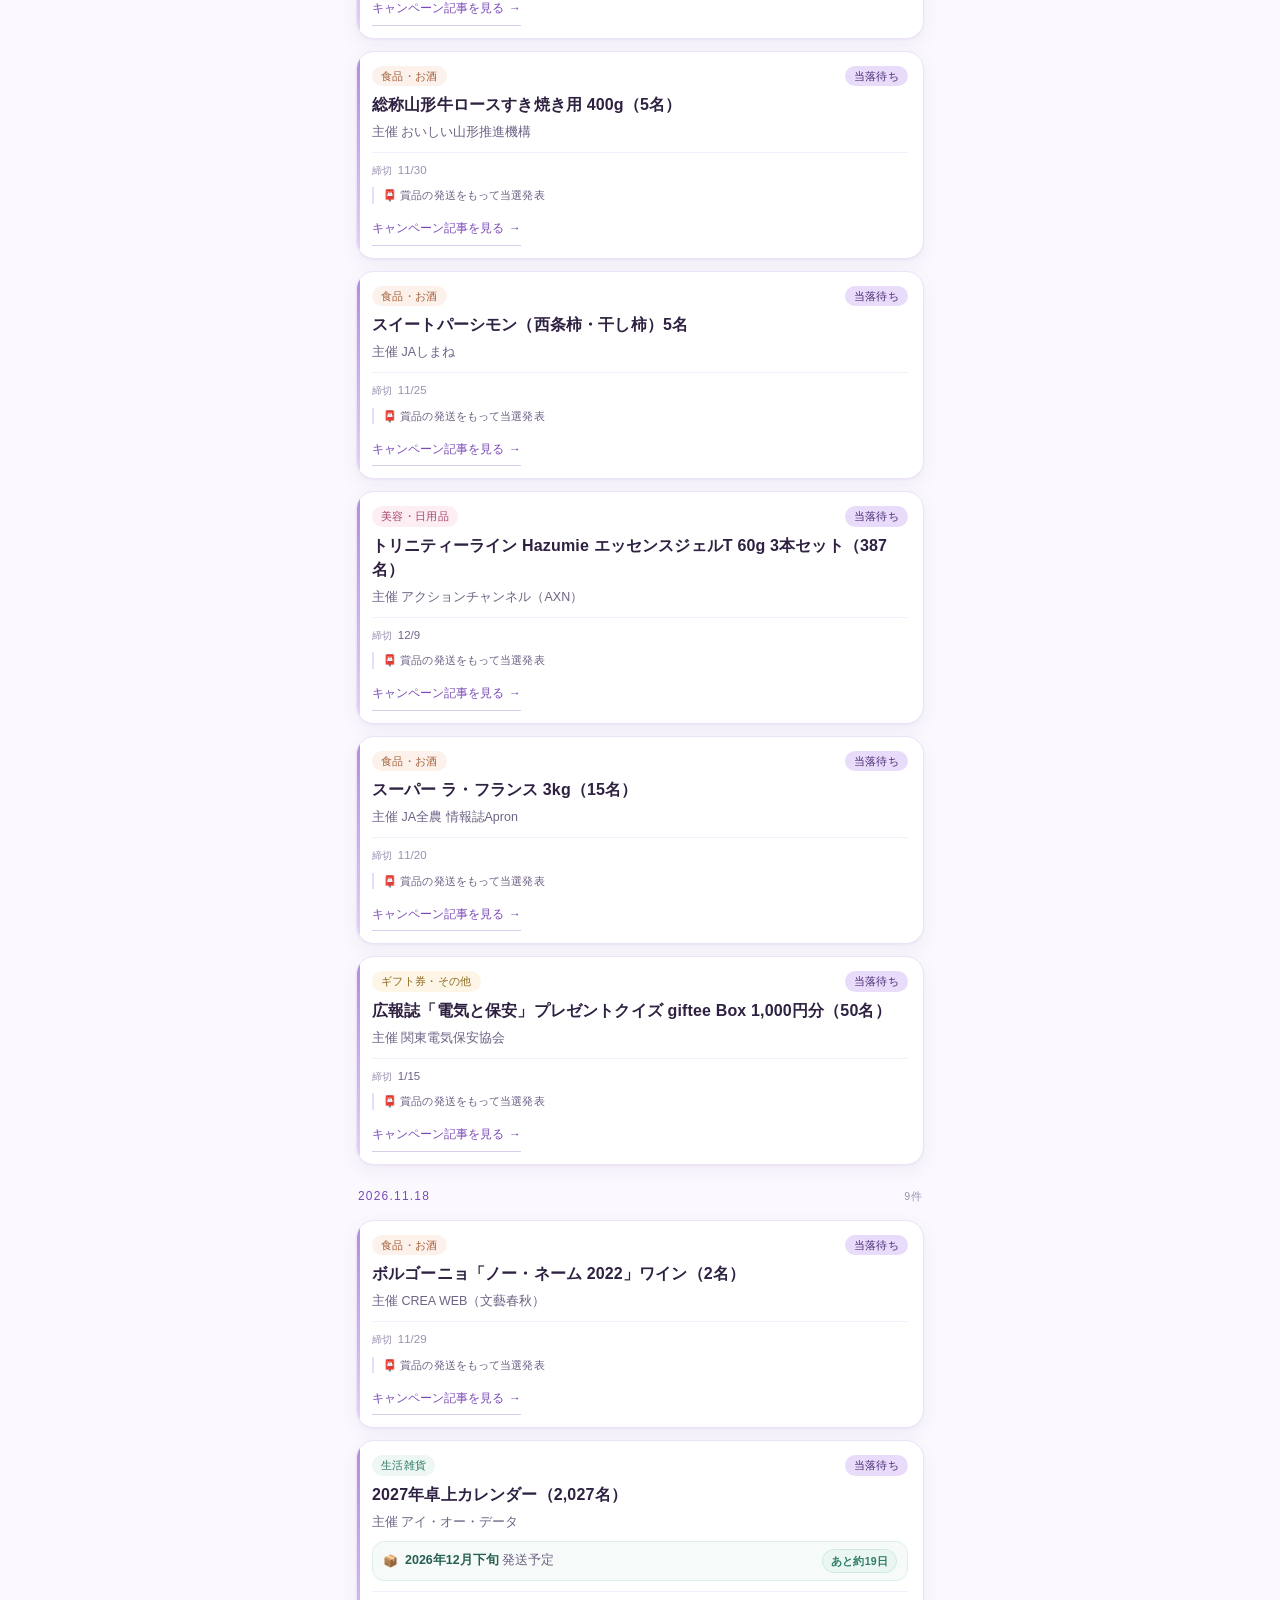
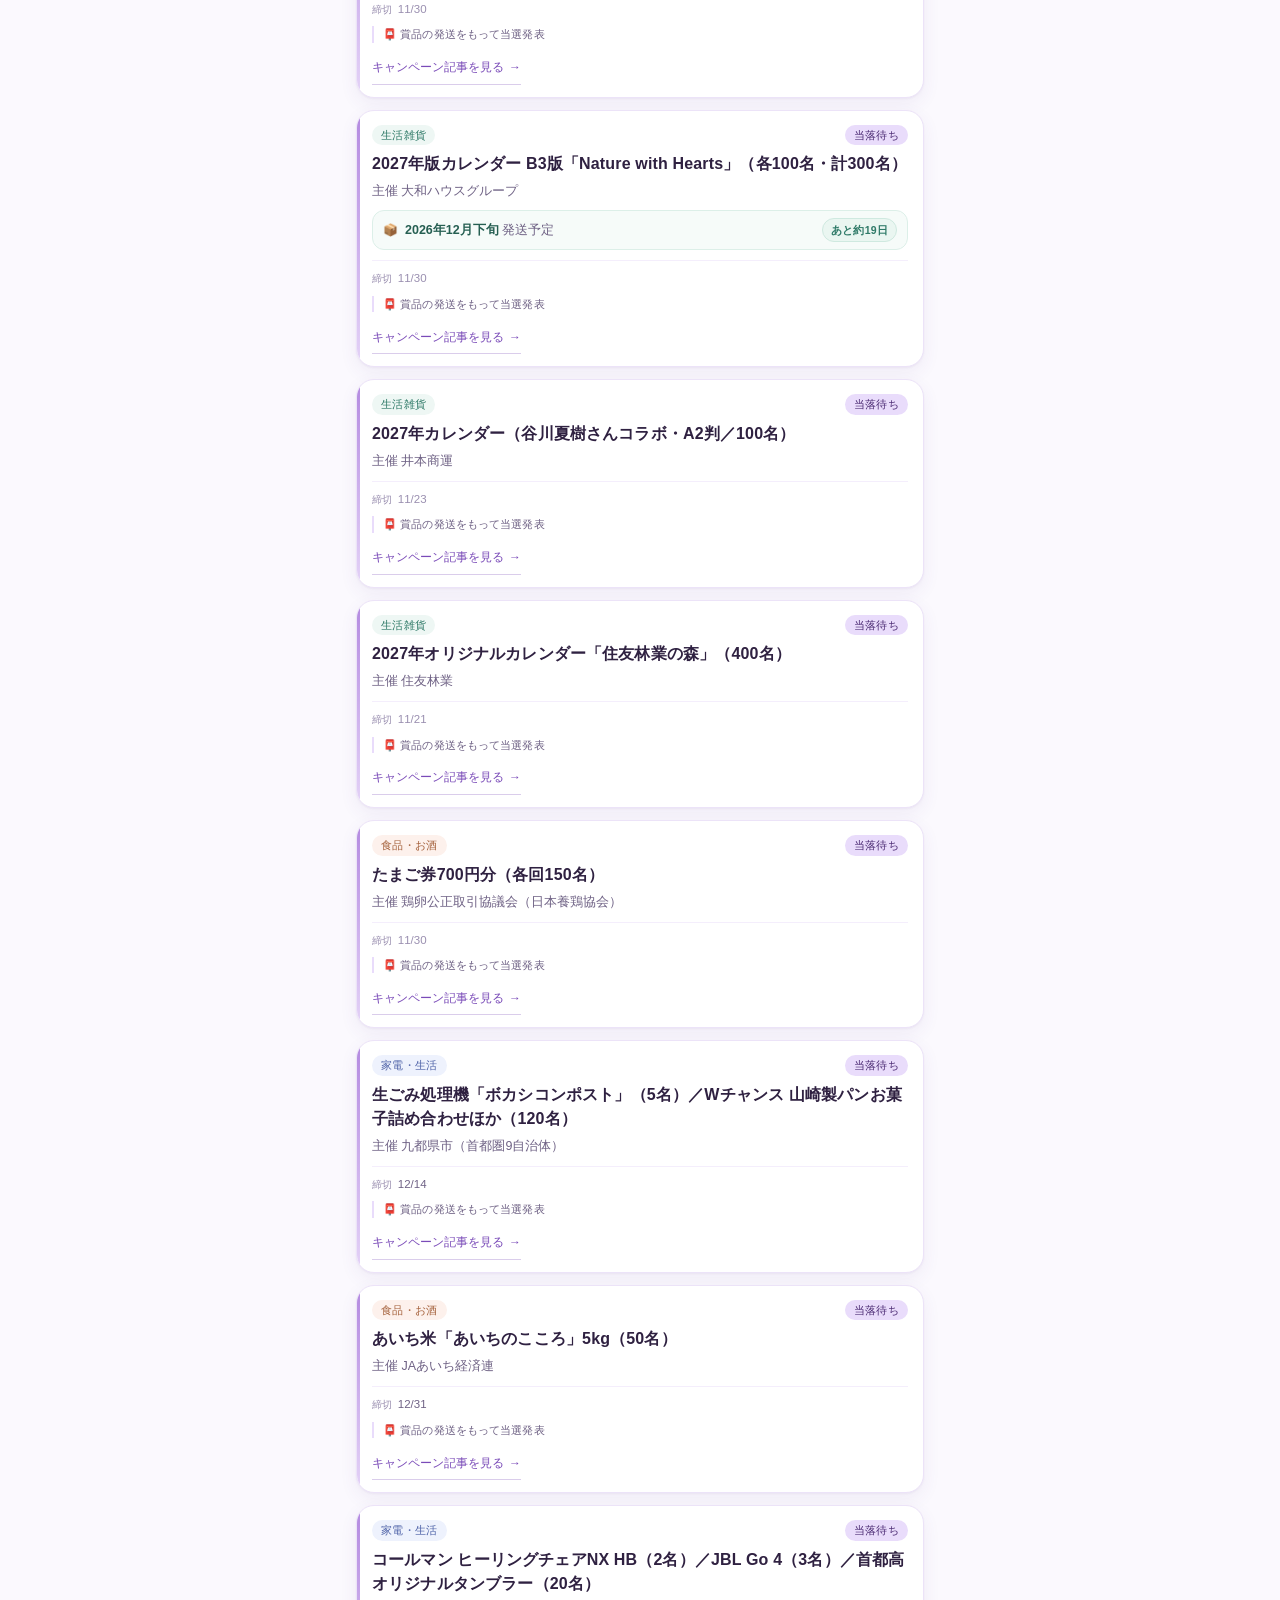
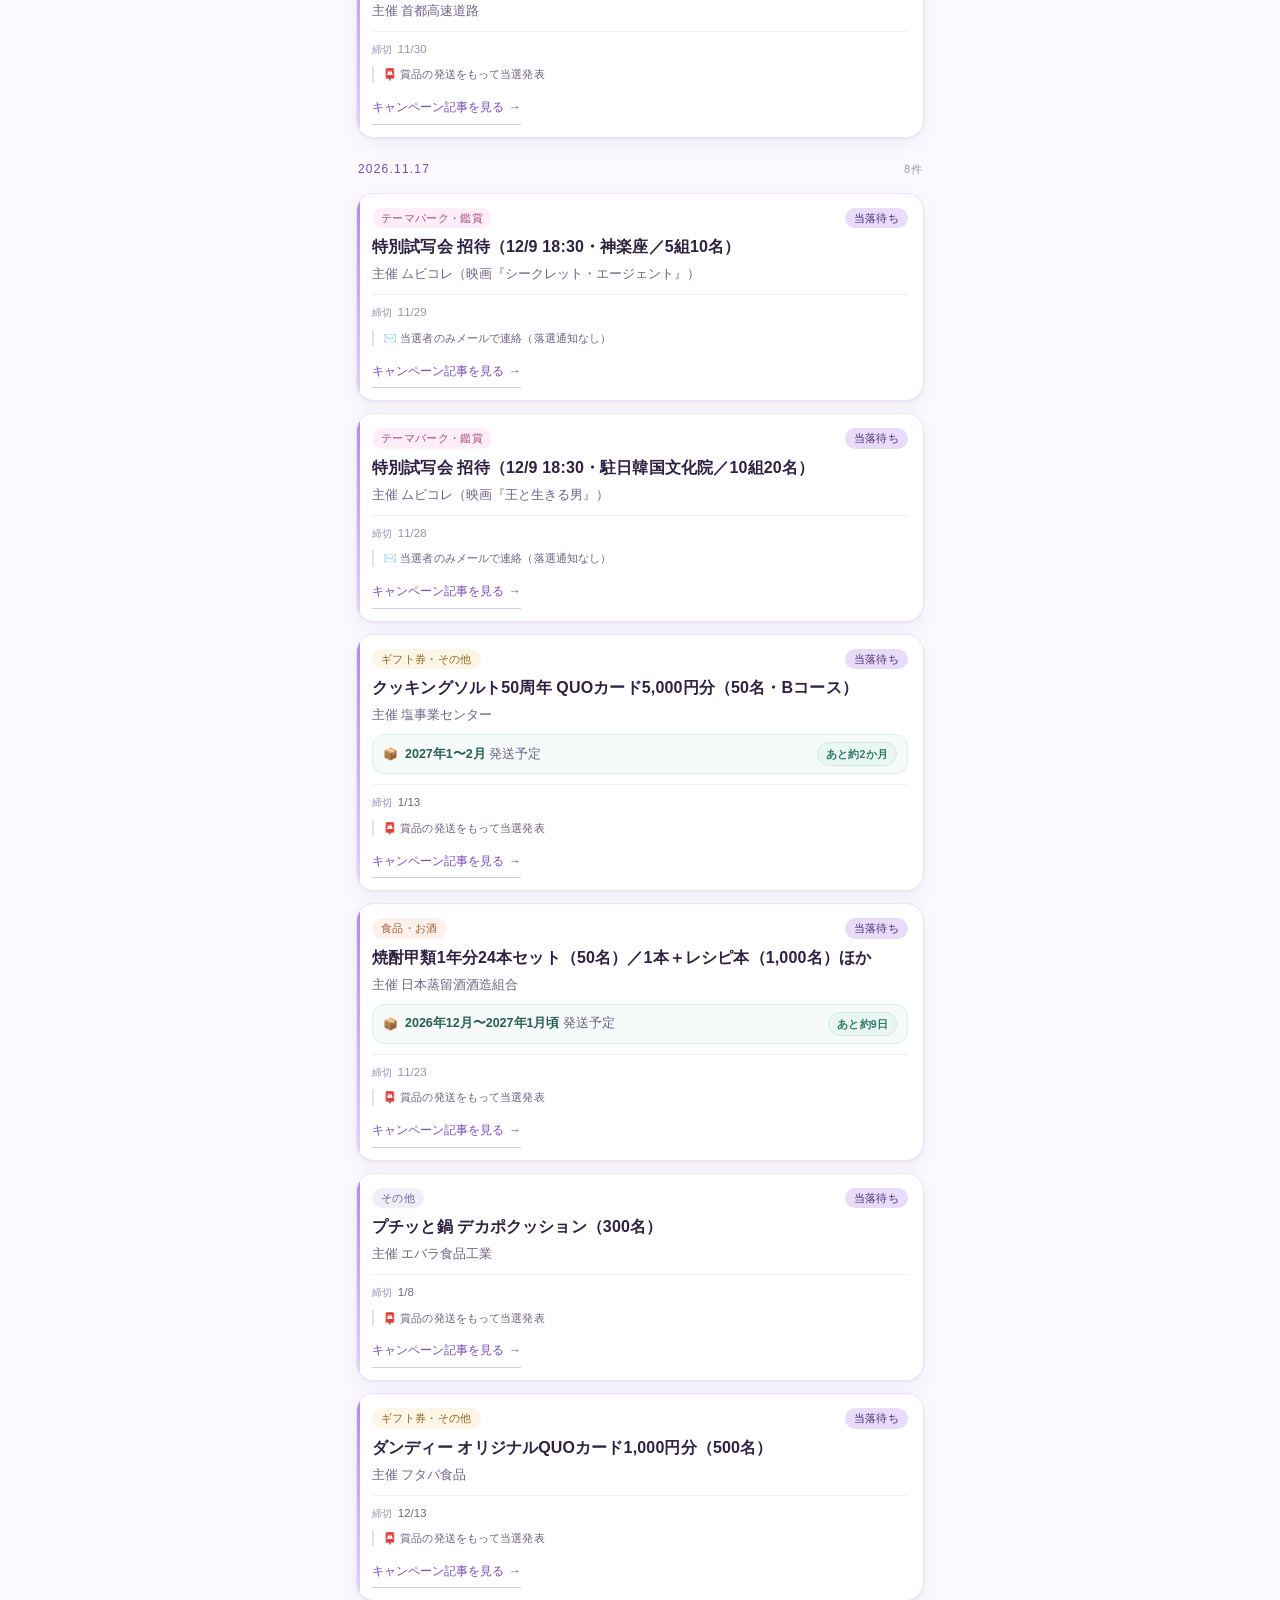
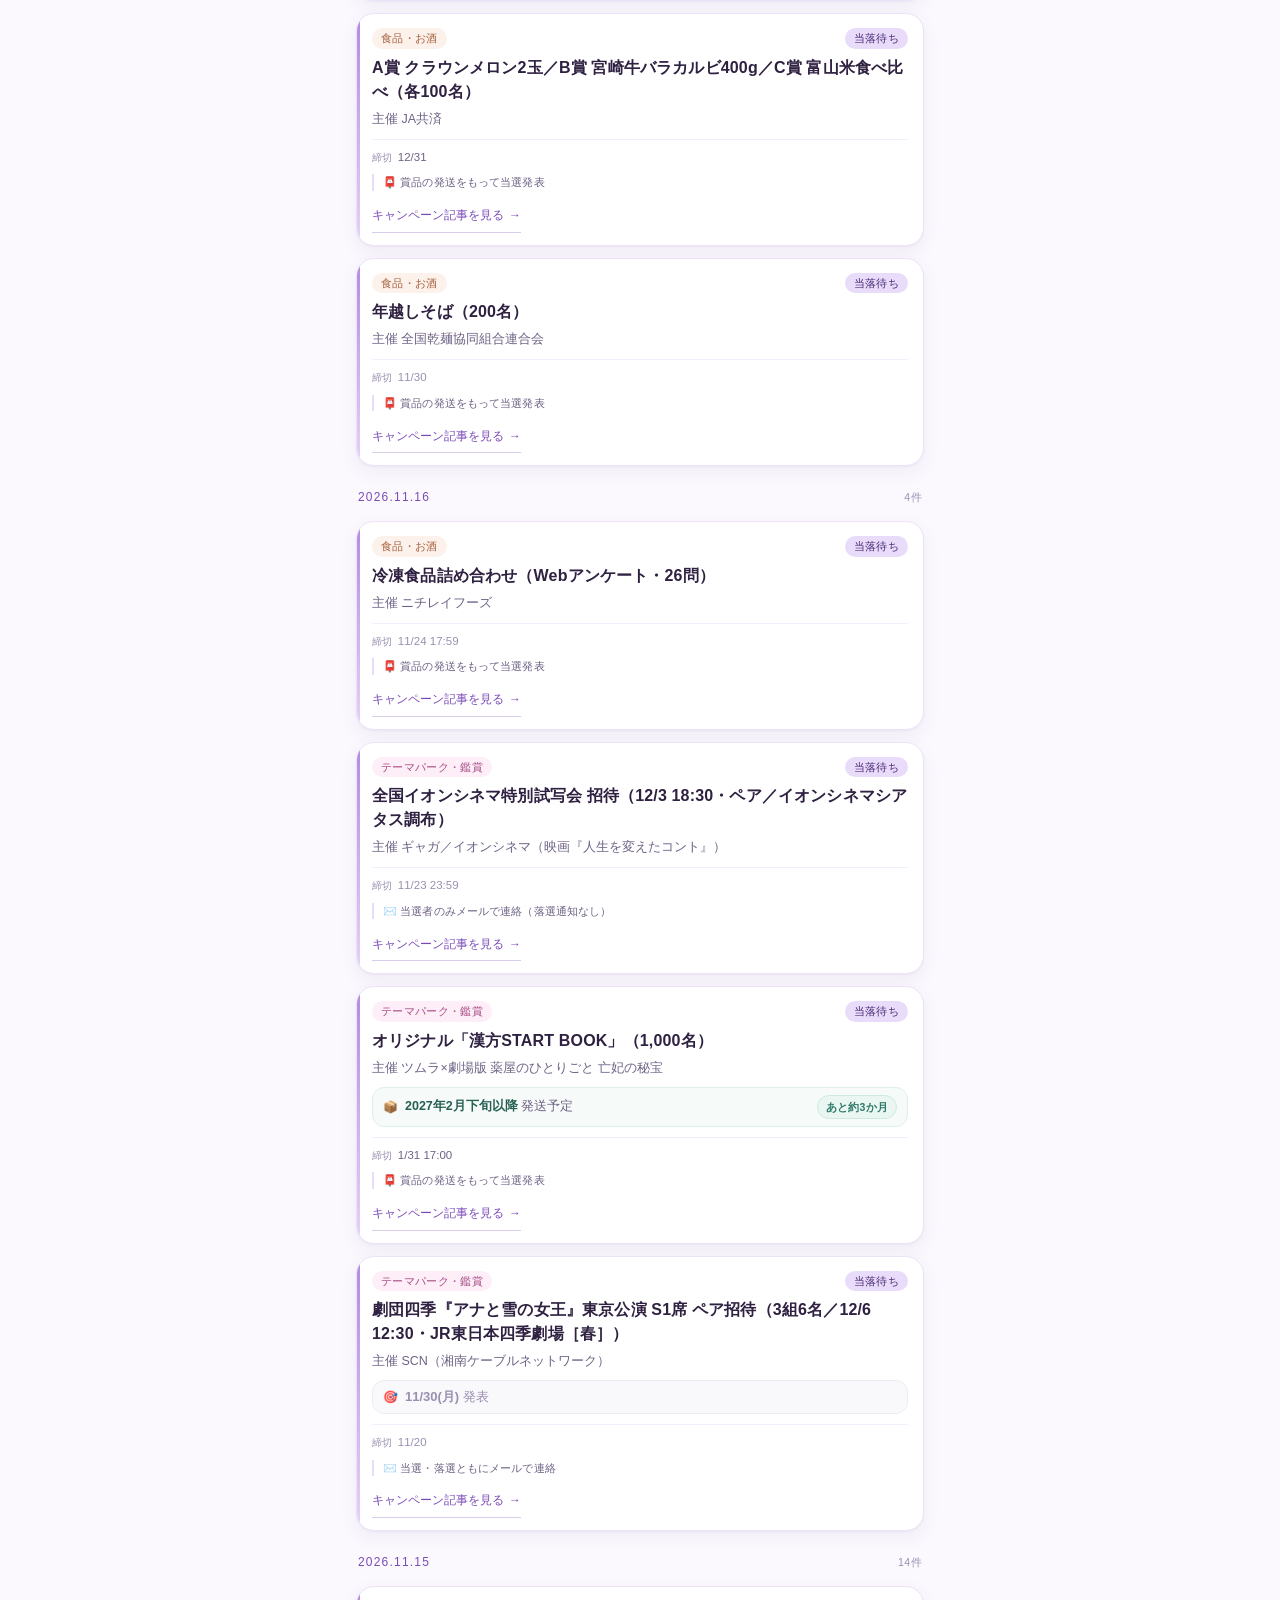
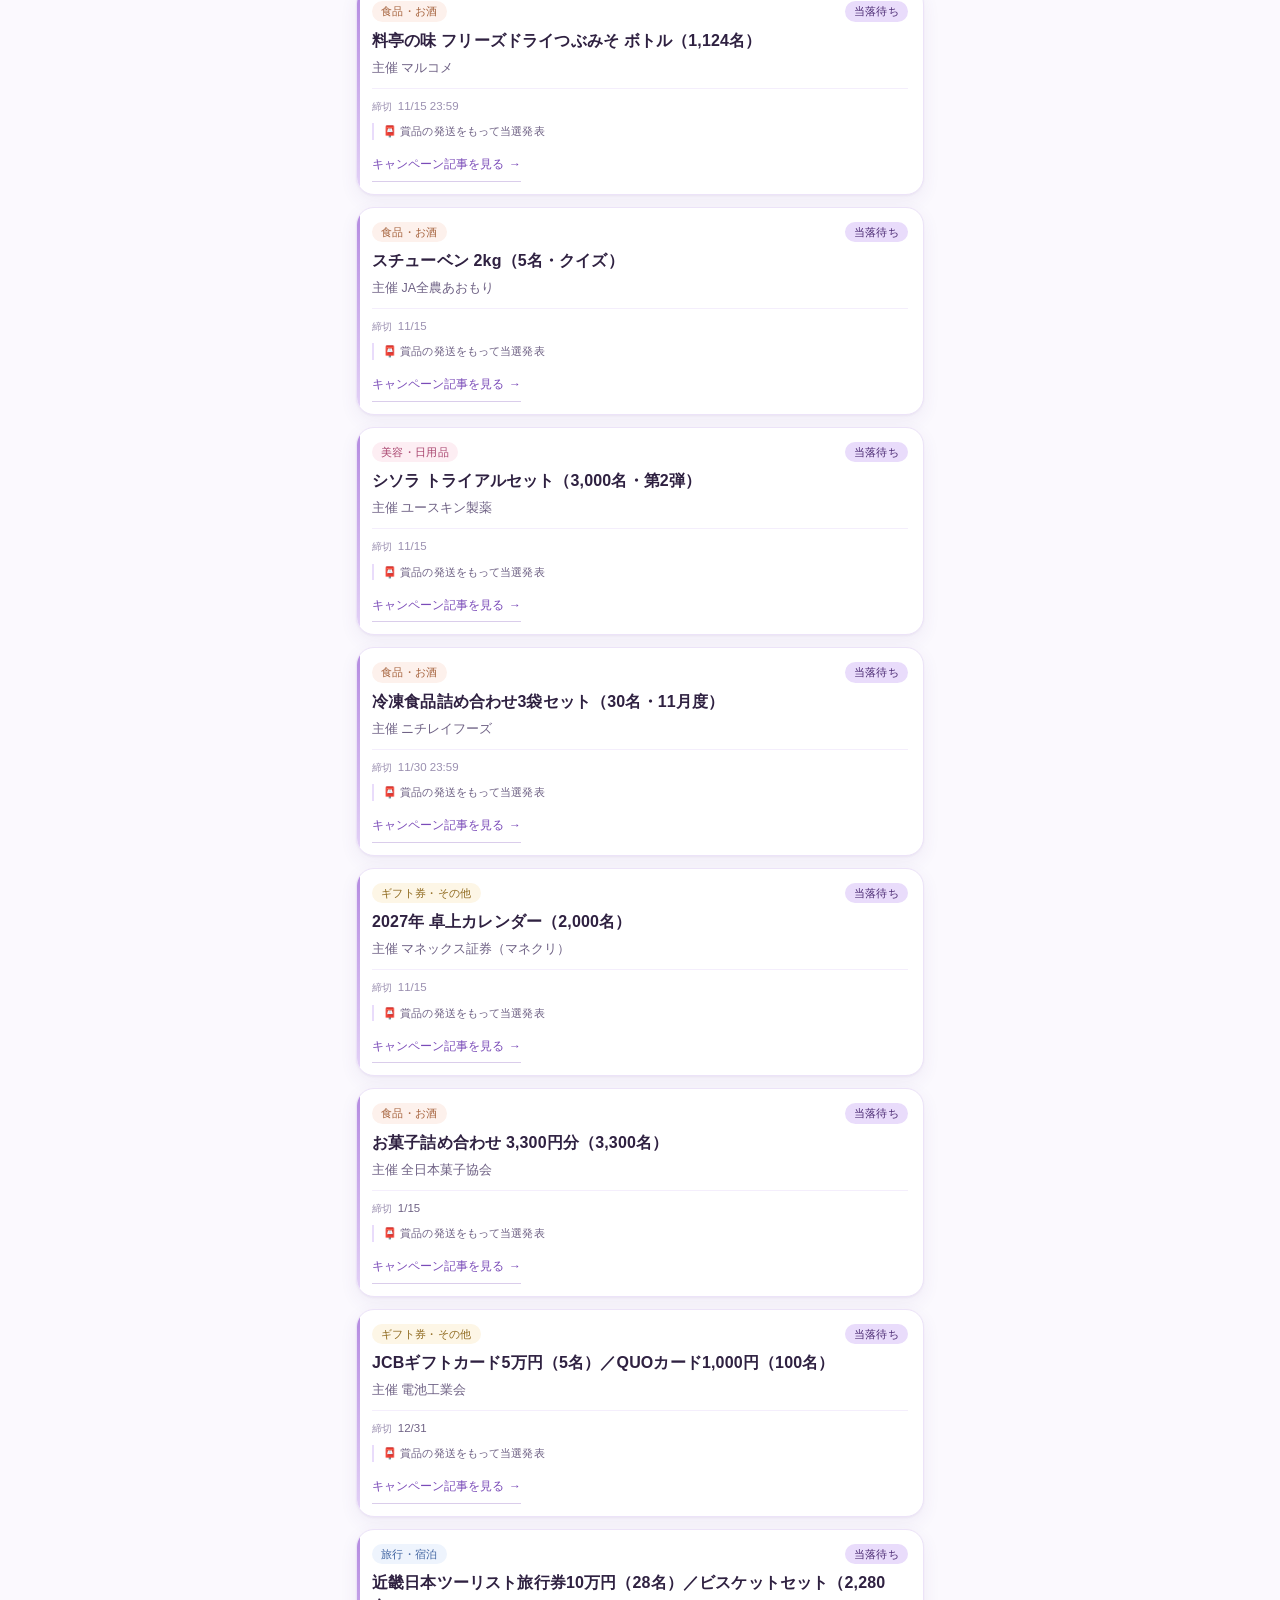
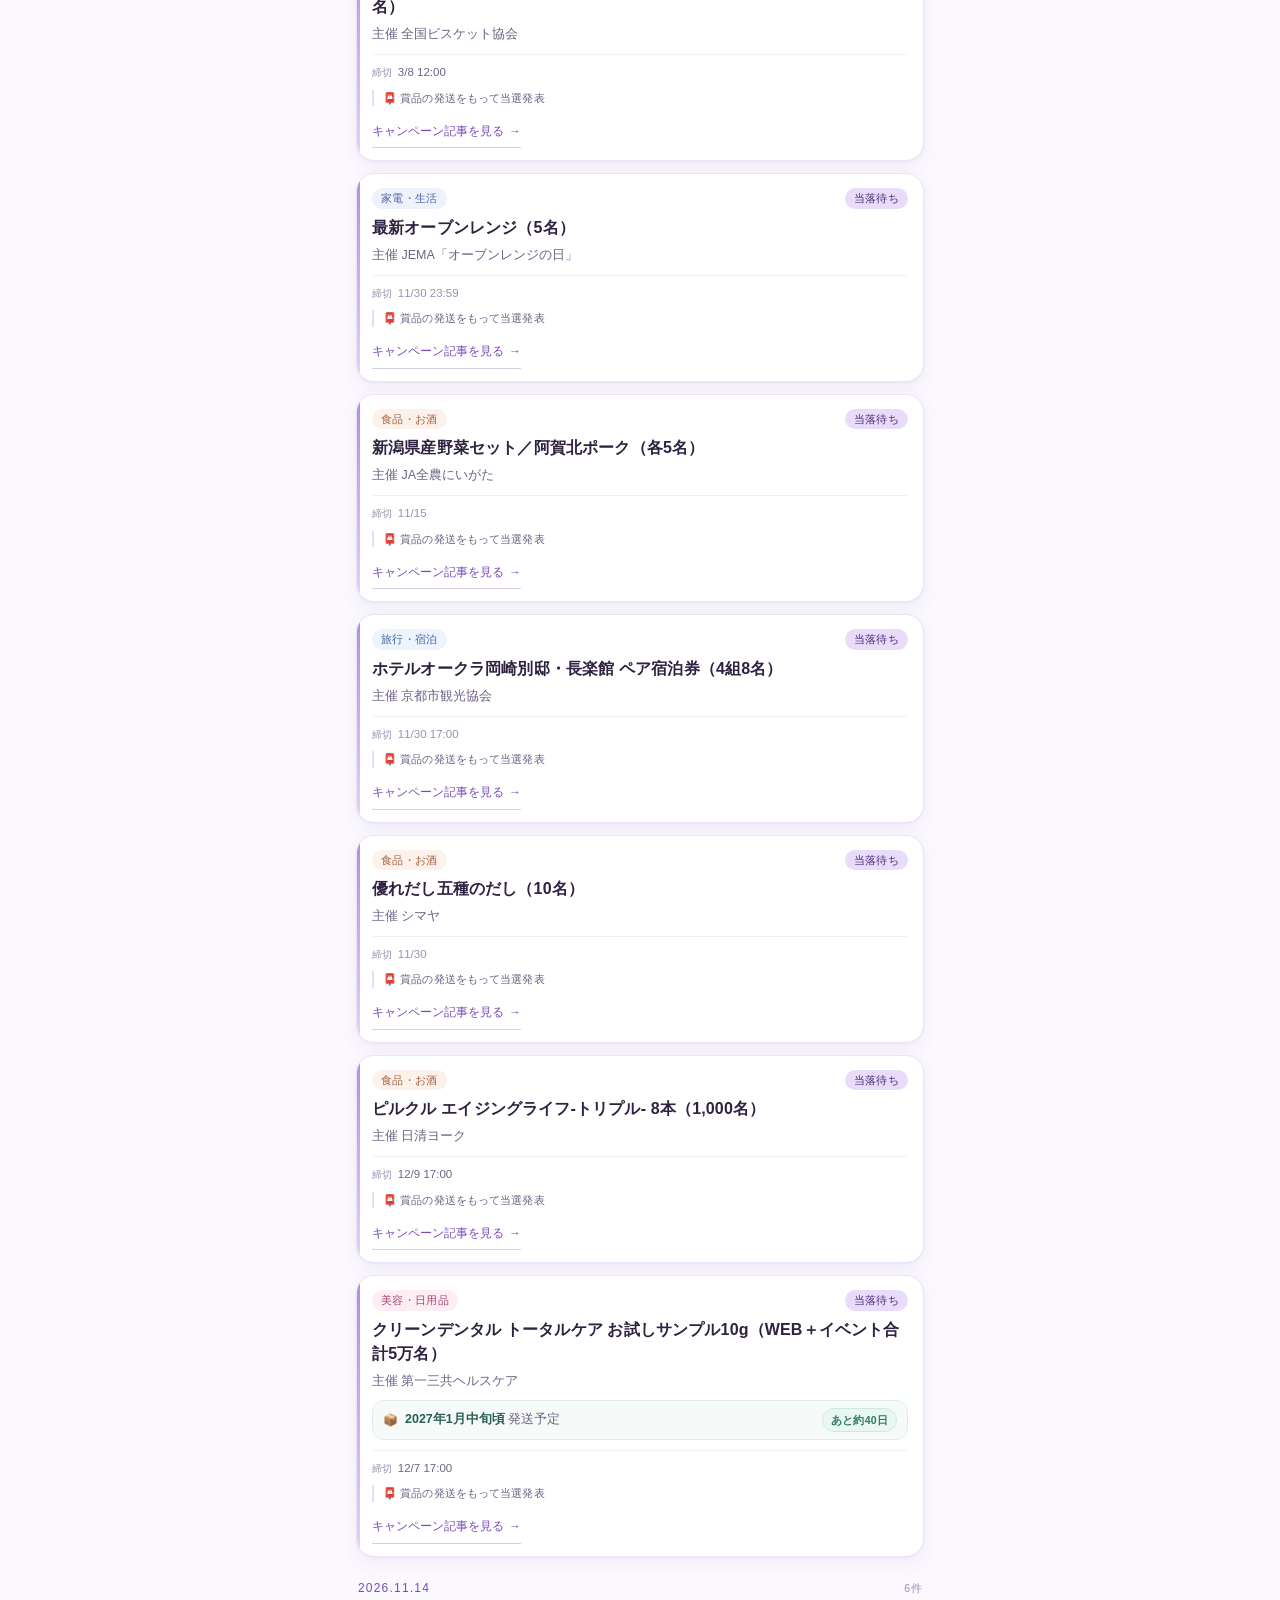
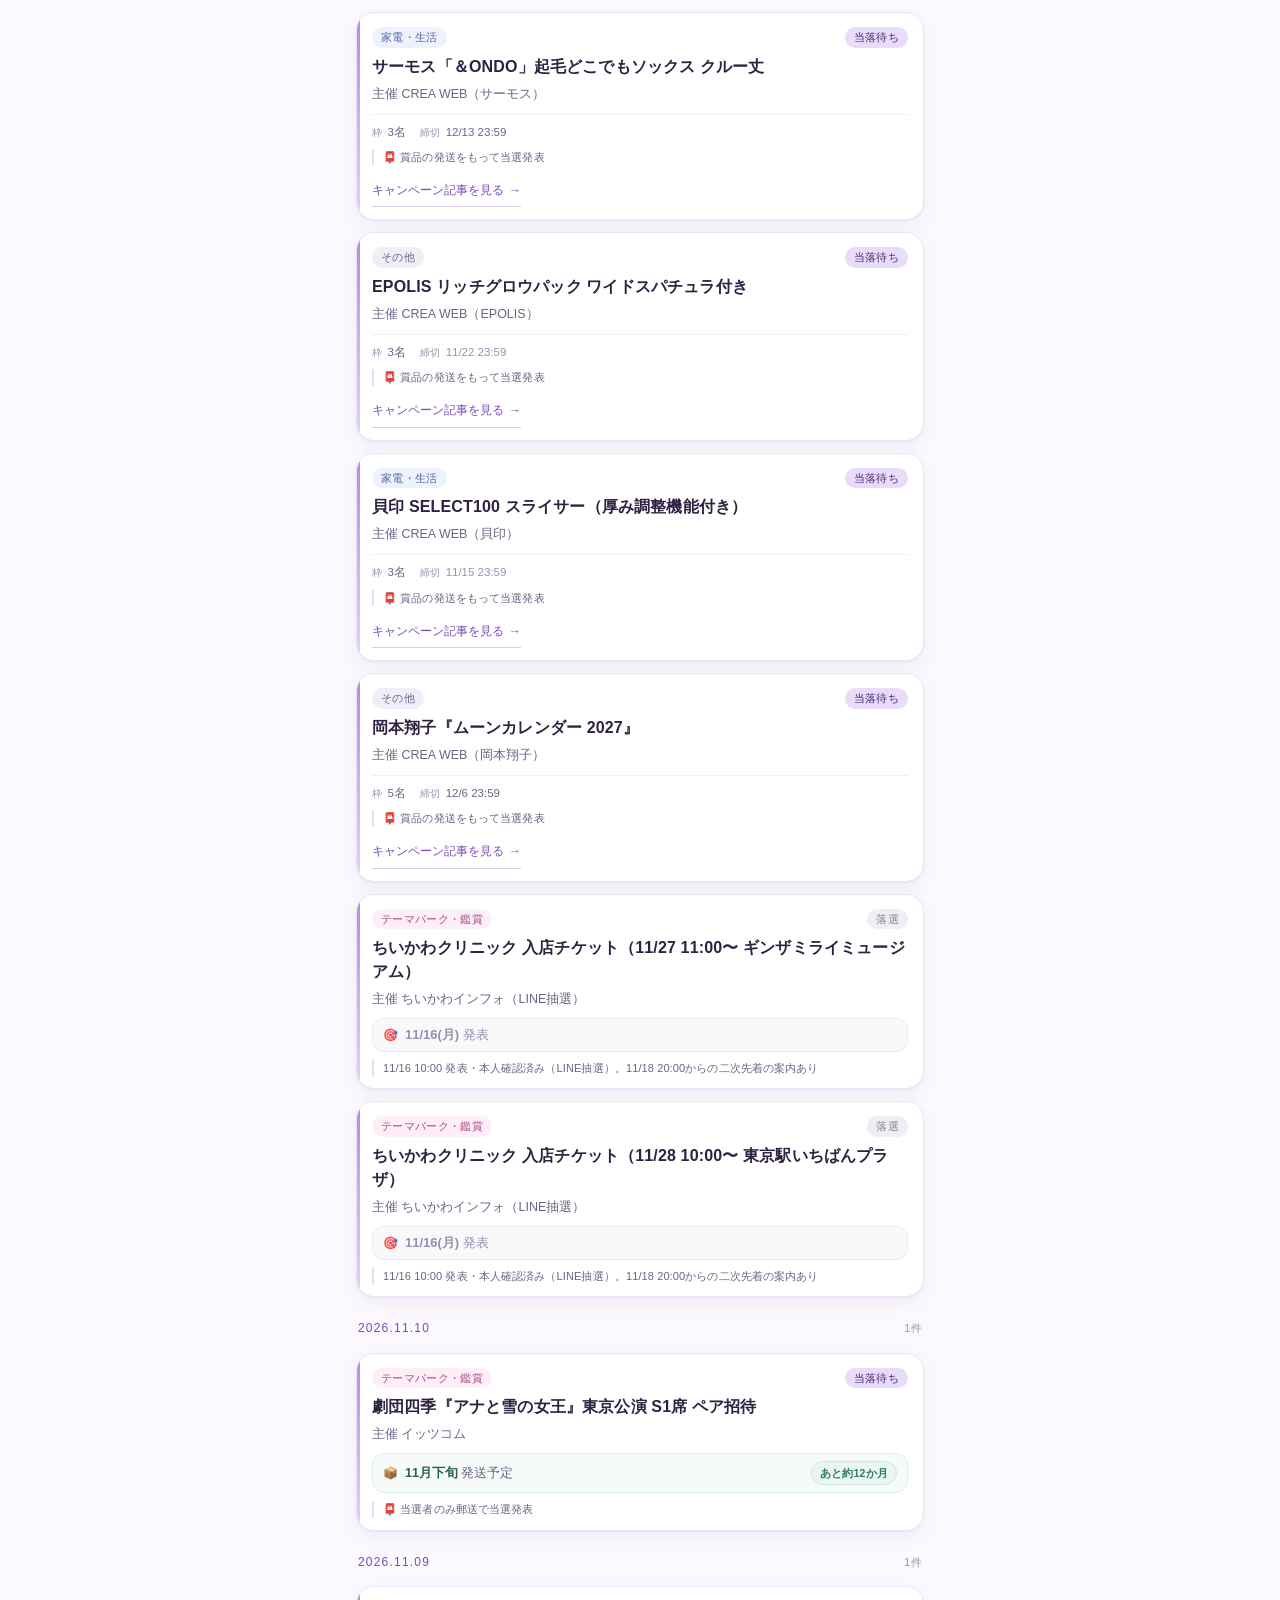
==== commit 37ad6c35: "Bump asset version and refresh preview" ====
--- a/preview/frame.html
+++ b/preview/frame.html
@@ -12,7 +12,7 @@
 <link rel="apple-touch-icon" href="icon.svg">
 <meta name="apple-mobile-web-app-capable" content="yes">
 <meta name="apple-mobile-web-app-title" content="懸賞ダッシュ">
-<link rel="stylesheet" href="styles.css?v=20261120a">
+<link rel="stylesheet" href="styles.css?v=20261120b">
 </head>
 <body>
 
@@ -85,6 +85,6 @@
 
 </main>
 
-<script src="app.js?v=20261120a"></script>
+<script src="app.js?v=20261120b"></script>
 </body>
 </html>
--- a/preview/styles.css
+++ b/preview/styles.css
@@ -338,11 +338,21 @@
 }
 .up-more{
   margin:0 0 9px;
-  font-size:10px;
-  color:var(--ink-mute);
   text-align:right;
+}
+.up-more-btn{
+  appearance:none;
+  border:0;
+  background:transparent;
+  padding:4px 2px;
+  font-family:inherit;
+  font-size:10.5px;
   letter-spacing:.02em;
-}
+  color:var(--purple);
+  border-bottom:1px solid rgba(122,75,184,.25);
+  cursor:pointer;
+}
+.up-more-btn:active{opacity:.7;}
 
 /* ---------- 並び替え ---------- */
 
